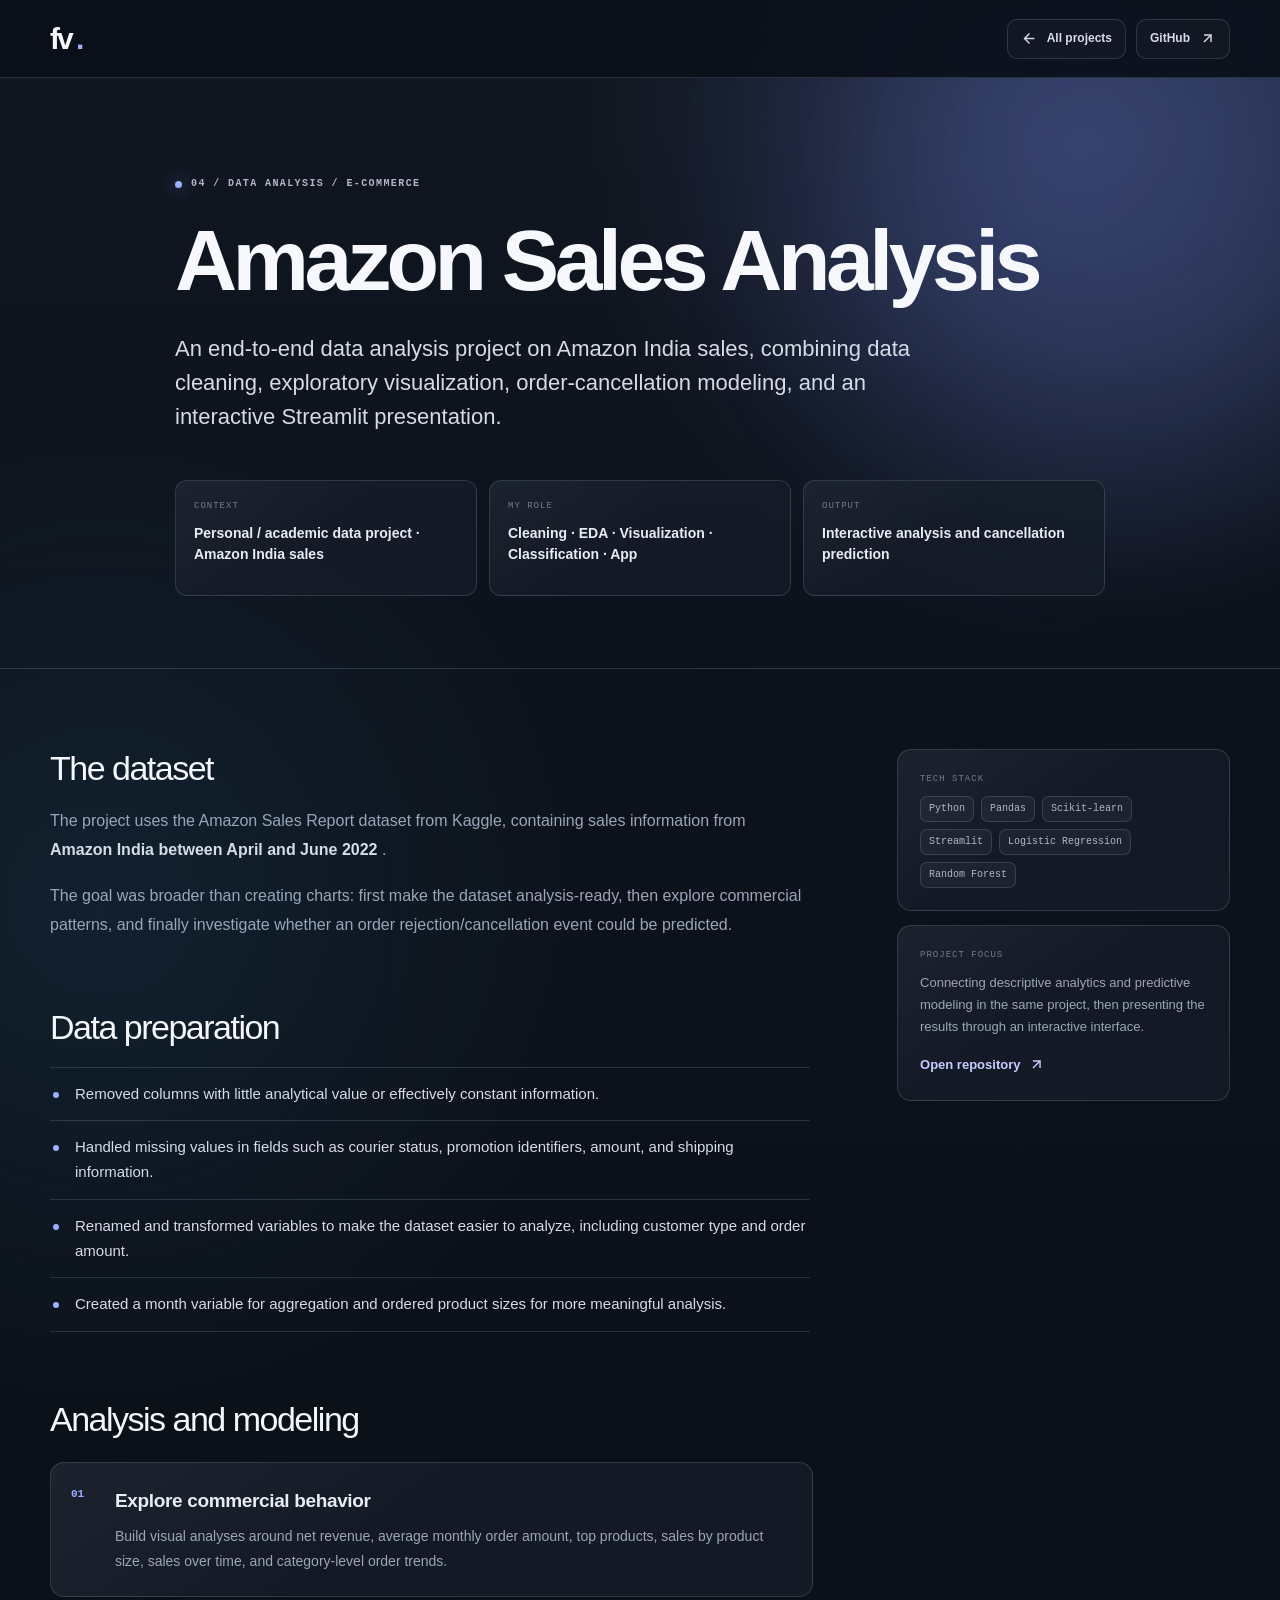
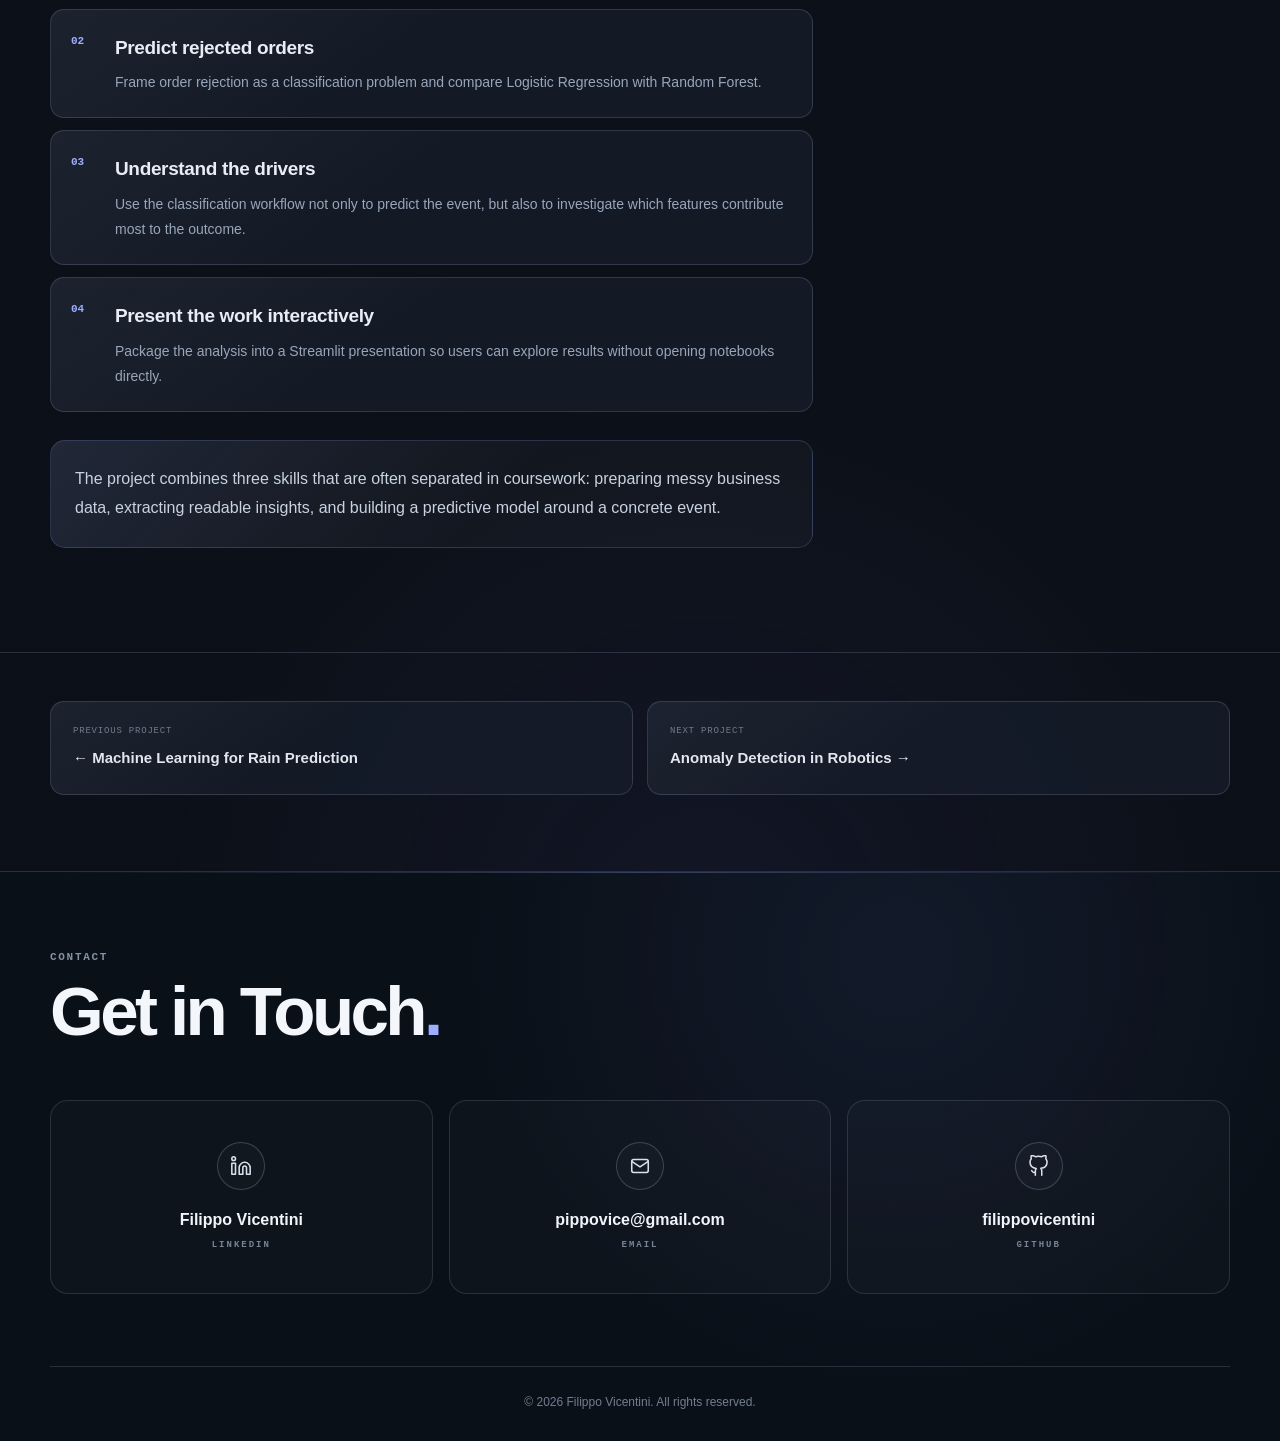
==== projects/amazon-sales.html @ 5a091a45 "Initial portfolio version" ====
<!DOCTYPE html>
<html lang="en">
 <head>
  <meta charset="utf-8"/>
  <meta content="width=device-width, initial-scale=1" name="viewport"/>
  <meta content="#0b1119" name="theme-color"/>
  <meta content="An end-to-end data analysis project on Amazon India sales, combining data cleaning, exploratory visualization, order-cancellation modeling, and an interactive Streamlit presentation." name="description"/>
  <title>
   Amazon Sales Analysis | Filippo Vicentini
  </title>
  <link href="../favicon.svg" rel="icon" type="image/svg+xml"/>
  <link href="../styles.css" rel="stylesheet"/>
 </head>
 <body>
  <a class="skip" href="#main">
   Skip to content
  </a>
  <header class="case-header wrap">
   <a aria-label="Back to portfolio" class="brand" href="../index.html">
    fv
    <span>
     .
    </span>
   </a>
   <div class="case-header-actions">
    <a aria-label="Back to all projects" class="case-back" href="../index.html#progetti">
     <svg aria-hidden="true" fill="none" height="17" stroke="currentColor" stroke-width="2" viewbox="0 0 24 24" width="17">
      <path d="M19 12H5">
      </path>
      <path d="m12 19-7-7 7-7">
      </path>
     </svg>
     <span>
      All projects
     </span>
    </a>
    <a aria-label="Open GitHub repository" class="case-external" href="https://github.com/filippovicentini/AmazonSales" rel="noreferrer" target="_blank">
     <span>
      GitHub
     </span>
     <svg aria-hidden="true" fill="none" height="17" stroke="currentColor" stroke-width="2" viewbox="0 0 24 24" width="17">
      <path d="M7 17 17 7">
      </path>
      <path d="M7 7h10v10">
      </path>
     </svg>
    </a>
   </div>
  </header>
  <main id="main">
   <section class="case-hero">
    <div class="wrap case-hero-inner">
     <span class="case-kicker">
      04 / DATA ANALYSIS / E-COMMERCE
     </span>
     <h1>
      Amazon Sales Analysis
     </h1>
     <p class="case-lead">
      An end-to-end data analysis project on Amazon India sales, combining data cleaning, exploratory visualization, order-cancellation modeling, and an interactive Streamlit presentation.
     </p>
     <div class="case-meta">
      <article>
       <span>
        Context
       </span>
       <strong>
        Personal / academic data project &middot; Amazon India sales
       </strong>
      </article>
      <article>
       <span>
        My role
       </span>
       <strong>
        Cleaning &middot; EDA &middot; Visualization &middot; Classification &middot; App
       </strong>
      </article>
      <article>
       <span>
        Output
       </span>
       <strong>
        Interactive analysis and cancellation prediction
       </strong>
      </article>
     </div>
    </div>
   </section>
   <div class="wrap case-content">
    <article class="case-main">
     <section>
      <h2>
       The dataset
      </h2>
      <p>
       The project uses the Amazon Sales Report dataset from Kaggle, containing sales information from
       <strong>
        Amazon India between April and June 2022
       </strong>.
      </p>
      <p>
       The goal was broader than creating charts: first make the dataset analysis-ready, then explore commercial patterns, and finally investigate whether an order rejection/cancellation event could be predicted.
      </p>
     </section>
     <section>
      <h2>
       Data preparation
      </h2>
      <ul class="case-list">
       <li>
        Removed columns with little analytical value or effectively constant information.
       </li>
       <li>
        Handled missing values in fields such as courier status, promotion identifiers, amount, and shipping information.
       </li>
       <li>
        Renamed and transformed variables to make the dataset easier to analyze, including customer type and order amount.
       </li>
       <li>
        Created a month variable for aggregation and ordered product sizes for more meaningful analysis.
       </li>
      </ul>
     </section>
     <section>
      <h2>
       Analysis and modeling
      </h2>
      <div class="case-numbered">
       <article class="case-step">
        <h3>
         Explore commercial behavior
        </h3>
        <p>
         Build visual analyses around net revenue, average monthly order amount, top products, sales by product size, sales over time, and category-level order trends.
        </p>
       </article>
       <article class="case-step">
        <h3>
         Predict rejected orders
        </h3>
        <p>
         Frame order rejection as a classification problem and compare Logistic Regression with Random Forest.
        </p>
       </article>
       <article class="case-step">
        <h3>
         Understand the drivers
        </h3>
        <p>
         Use the classification workflow not only to predict the event, but also to investigate which features contribute most to the outcome.
        </p>
       </article>
       <article class="case-step">
        <h3>
         Present the work interactively
        </h3>
        <p>
         Package the analysis into a Streamlit presentation so users can explore results without opening notebooks directly.
        </p>
       </article>
      </div>
      <div class="case-callout">
       <p>
        The project combines three skills that are often separated in coursework: preparing messy business data, extracting readable insights, and building a predictive model around a concrete event.
       </p>
      </div>
     </section>
    </article>
    <aside class="case-side">
     <div class="case-side-inner">
      <div class="case-side-card">
       <span class="case-side-label">
        Tech stack
       </span>
       <ul class="tags">
        <li>
         Python
        </li>
        <li>
         Pandas
        </li>
        <li>
         Scikit-learn
        </li>
        <li>
         Streamlit
        </li>
        <li>
         Logistic Regression
        </li>
        <li>
         Random Forest
        </li>
       </ul>
      </div>
      <div class="case-side-card">
       <span class="case-side-label">
        Project focus
       </span>
       <p>
        Connecting descriptive analytics and predictive modeling in the same project, then presenting the results through an interactive interface.
       </p>
       <a href="https://github.com/filippovicentini/AmazonSales" rel="noreferrer" target="_blank">
        Open repository
        <svg aria-hidden="true" fill="none" height="17" stroke="currentColor" stroke-width="2" viewbox="0 0 24 24" width="17">
         <path d="M7 17 17 7">
         </path>
         <path d="M7 7h10v10">
         </path>
        </svg>
       </a>
      </div>
     </div>
    </aside>
   </div>
   <section class="case-next">
    <div class="wrap case-next-grid">
     <a href="./rain-prediction.html">
      <span>
       PREVIOUS PROJECT
      </span>
      <strong>
       &larr; Machine Learning for Rain Prediction
      </strong>
     </a>
     <a href="./robotics-anomaly-detection.html">
      <span>
       NEXT PROJECT
      </span>
      <strong>
       Anomaly Detection in Robotics &rarr;
      </strong>
     </a>
    </div>
   </section>
   <footer id="contact" class="contact-footer">
    <div class="wrap">
     <p class="eyebrow">CONTACT</p>
     <h2 class="contact-title">Get in Touch<span>.</span></h2>

     <div class="contact-grid" aria-label="Contact links">
      <a class="contact-card" href="https://www.linkedin.com/in/filippo-vicentini-9594b5220" target="_blank" rel="noreferrer" aria-label="Open Filippo Vicentini on LinkedIn">
       <span class="contact-card-icon" aria-hidden="true">
        <svg width="22" height="22" viewBox="0 0 24 24" fill="none" stroke="currentColor" stroke-width="1.7" stroke-linecap="round" stroke-linejoin="round">
         <path d="M16 8a6 6 0 0 1 6 6v7h-4v-7a2 2 0 0 0-4 0v7h-4v-7a6 6 0 0 1 6-6z"/>
         <rect x="2" y="9" width="4" height="12"/>
         <circle cx="4" cy="4" r="2"/>
        </svg>
       </span>
       <strong>Filippo Vicentini</strong>
       <span class="contact-card-label">LINKEDIN</span>
      </a>

      <a class="contact-card" href="mailto:pippovice@gmail.com" aria-label="Send an email to pippovice@gmail.com">
       <span class="contact-card-icon" aria-hidden="true">
        <svg width="22" height="22" viewBox="0 0 24 24" fill="none" stroke="currentColor" stroke-width="1.7" stroke-linecap="round" stroke-linejoin="round">
         <rect x="3" y="5" width="18" height="14" rx="2"/>
         <path d="m3 7 9 6 9-6"/>
        </svg>
       </span>
       <strong>pippovice@gmail.com</strong>
       <span class="contact-card-label">EMAIL</span>
      </a>

      <a class="contact-card" href="https://github.com/filippovicentini" target="_blank" rel="noreferrer" aria-label="Open filippovicentini on GitHub">
       <span class="contact-card-icon" aria-hidden="true">
        <svg width="22" height="22" viewBox="0 0 24 24" fill="none" stroke="currentColor" stroke-width="1.7" stroke-linecap="round" stroke-linejoin="round">
         <path d="M15 22v-4a4.8 4.8 0 0 0-1-3.5c3.3-.4 6.8-1.6 6.8-7A5.4 5.4 0 0 0 19.4 4 5 5 0 0 0 19.3.5S18.2.1 15 1.8a13.4 13.4 0 0 0-7 0C4.8.1 3.7.5 3.7.5A5 5 0 0 0 3.6 4a5.4 5.4 0 0 0-1.4 3.7c0 5.4 3.5 6.6 6.8 7A4.8 4.8 0 0 0 8 18v4"/>
         <path d="M8 19c-3 .9-3-1.5-4-2"/>
        </svg>
       </span>
       <strong>filippovicentini</strong>
       <span class="contact-card-label">GITHUB</span>
      </a>
     </div>

     <div class="footer-bottom footer-bottom--minimal">
      <span>&copy; 2026 Filippo Vicentini. All rights reserved.</span>
     </div>
    </div>
   </footer>
  </main>
 </body>
</html>
---- styles.css ----
:root {
  --background: #0b1119;
  --background-soft: #101823;
  --surface: rgba(21, 29, 41, 0.86);
  --surface-strong: #16202c;
  --surface-hover: #1b2735;
  --foreground: #f6f8fc;
  --foreground-soft: #d4dce8;
  --muted-foreground: #99a6b9;
  --primary: #9eafff;
  --primary-bright: #c6ceff;
  --primary-ink: #0a0f18;
  --primary-soft: rgba(158, 175, 255, 0.15);
  --border: rgba(177, 193, 218, 0.18);
  --border-strong: rgba(177, 193, 218, 0.3);
  --glow: rgba(121, 145, 255, 0.19);
  --shadow: 0 24px 80px rgba(0, 0, 0, 0.27);
  --radius-sm: 10px;
  --radius-md: 18px;
  --radius-lg: 28px;
}

* {
  box-sizing: border-box;
}

html {
  scroll-behavior: smooth;
  scroll-padding-top: 120px;
  background: var(--background);
}

body {
  margin: 0;
  min-height: 100vh;
  overflow-x: hidden;
  background:
    radial-gradient(circle at 84% 5%, rgba(124, 145, 255, 0.19), transparent 31rem),
    radial-gradient(circle at 8% 30%, rgba(70, 163, 226, 0.1), transparent 31rem),
    radial-gradient(circle at 55% 83%, rgba(125, 104, 225, 0.065), transparent 34rem),
    linear-gradient(180deg, #0e141e 0%, var(--background) 44%, #0b1018 100%);
  color: var(--foreground);
  font-family: Inter, ui-sans-serif, -apple-system, BlinkMacSystemFont, "Segoe UI", sans-serif;
  font-size: 16px;
  line-height: 1.65;
  -webkit-font-smoothing: antialiased;
  text-rendering: optimizeLegibility;
}

body::before {
  position: fixed;
  inset: 0;
  z-index: -1;
  content: "";
  pointer-events: none;
  opacity: 0.27;
  background-image:
    linear-gradient(rgba(255, 255, 255, 0.024) 1px, transparent 1px),
    linear-gradient(90deg, rgba(255, 255, 255, 0.024) 1px, transparent 1px);
  background-size: 48px 48px;
  mask-image: linear-gradient(to bottom, black, transparent 72%);
}

img {
  max-width: 100%;
}

a {
  color: inherit;
  text-decoration: none;
}

a:focus-visible {
  outline: 2px solid var(--primary);
  outline-offset: 5px;
  border-radius: 4px;
}

::selection {
  background: var(--primary);
  color: var(--primary-ink);
}

.wrap {
  width: min(1180px, calc(100% - 96px));
  margin-inline: auto;
}

.header {
  position: sticky;
  top: 0;
  z-index: 30;
  display: flex;
  align-items: center;
  justify-content: space-between;
  height: 92px;
  border-bottom: 1px solid var(--border);
  background: rgba(11, 17, 25, 0.78);
  backdrop-filter: blur(18px) saturate(130%);
  -webkit-backdrop-filter: blur(18px) saturate(130%);
}

.header::before {
  position: absolute;
  inset: 0 calc((100vw - min(1180px, calc(100vw - 96px))) / -2);
  z-index: -1;
  content: "";
  background: inherit;
  border-bottom: 1px solid var(--border);
}

.brand {
  font-size: 34px;
  line-height: 1;
  letter-spacing: -3px;
  font-weight: 800;
}

.brand span,
h1 span,
footer h2 span {
  color: var(--primary);
}

nav {
  display: flex;
  gap: 34px;
  font-size: 13px;
  font-weight: 600;
  color: var(--foreground-soft);
}

nav a,
.nav-contact,
.secondary,
.project-bottom a,
.certificates a,
.footer-bottom a {
  transition:
    color 180ms ease,
    opacity 180ms ease,
    transform 180ms ease;
}

nav a:hover,
.secondary:hover,
.project-bottom a:hover,
.footer-bottom a:hover {
  color: var(--primary-bright);
}

.nav-contact {
  display: inline-flex;
  align-items: center;
  gap: 10px;
  padding: 9px 14px;
  border: 1px solid var(--border-strong);
  border-radius: 999px;
  background: rgba(255, 255, 255, 0.025);
  font-size: 13px;
  font-weight: 650;
}

.nav-contact:hover {
  border-color: rgba(145, 164, 255, 0.45);
  background: var(--primary-soft);
  color: var(--primary-bright);
}

.hero {
  position: relative;
  display: grid;
  grid-template-columns: 1.35fr 0.9fr;
  gap: 92px;
  align-items: center;
  padding-block: 94px 104px;
}

.hero::after {
  position: absolute;
  top: 8%;
  right: -13%;
  width: 460px;
  height: 460px;
  content: "";
  pointer-events: none;
  background: radial-gradient(circle, rgba(129, 151, 255, 0.16), transparent 64%);
  filter: blur(8px);
}

.eyebrow {
  display: flex;
  align-items: center;
  gap: 10px;
  margin: 0 0 27px;
  color: #aeb8ca;
  font-family: "SFMono-Regular", Consolas, "Liberation Mono", monospace;
  font-size: 11px;
  line-height: 1.4;
  letter-spacing: 1.7px;
  font-weight: 650;
}

.dot {
  display: inline-block;
  width: 7px;
  height: 7px;
  flex: 0 0 auto;
  margin: 0;
  border-radius: 50%;
  background: var(--primary);
  box-shadow: 0 0 18px rgba(145, 164, 255, 0.9);
}

h1 {
  max-width: 720px;
  margin: 0 0 34px;
  font-size: clamp(68px, 7.8vw, 112px);
  font-weight: 610;
  line-height: 0.92;
  letter-spacing: -7px;
}

.statement {
  margin: 0 0 18px;
  color: var(--foreground);
  font-size: 25px;
  font-weight: 560;
  line-height: 1.35;
  letter-spacing: -0.8px;
}

.statement span {
  color: var(--muted-foreground);
}

.intro {
  max-width: 530px;
  margin: 22px 0 32px;
  color: var(--muted-foreground);
  font-size: 16px;
}

.hero-credentials {
  display: flex;
  flex-wrap: wrap;
  align-items: center;
  gap: 10px;
  margin: -12px 0 30px;
  color: #aeb8ca;
  font-family: "SFMono-Regular", Consolas, "Liberation Mono", monospace;
  font-size: 10px;
  font-weight: 650;
  letter-spacing: 0.55px;
}

.hero-credentials i {
  width: 3px;
  height: 3px;
  flex: 0 0 auto;
  border-radius: 50%;
  background: var(--primary);
  box-shadow: 0 0 10px rgba(145, 164, 255, 0.7);
}

.actions {
  display: flex;
  flex-wrap: wrap;
  gap: 12px;
  align-items: center;
}

.primary,
.secondary {
  display: inline-flex;
  align-items: center;
  justify-content: center;
  gap: 11px;
  min-height: 46px;
  padding-inline: 18px;
  border-radius: 12px;
  font-size: 13px;
  font-weight: 650;
}

.primary {
  border: 1px solid rgba(255, 255, 255, 0.12);
  background: linear-gradient(135deg, #a8b5ff, #8398ff);
  color: var(--primary-ink);
  box-shadow:
    inset 0 1px 0 rgba(255, 255, 255, 0.4),
    0 10px 32px rgba(90, 113, 255, 0.18);
  transition:
    transform 180ms ease,
    box-shadow 180ms ease,
    filter 180ms ease;
}

.primary:hover {
  color: var(--primary-ink);
  transform: translateY(-2px);
  filter: brightness(1.05);
  box-shadow:
    inset 0 1px 0 rgba(255, 255, 255, 0.5),
    0 16px 42px rgba(90, 113, 255, 0.27);
}

.secondary {
  border: 1px solid var(--border);
  background: rgba(255, 255, 255, 0.025);
  color: var(--foreground-soft);
}

.secondary:hover {
  border-color: var(--border-strong);
  background: rgba(255, 255, 255, 0.045);
  transform: translateY(-1px);
}

.hero aside {
  position: relative;
  z-index: 1;
}

.portrait {
  position: relative;
  overflow: hidden;
  border: 1px solid var(--border-strong);
  border-radius: var(--radius-lg);
  background: #121a25;
  box-shadow:
    0 26px 82px rgba(0, 0, 0, 0.27),
    0 0 0 1px rgba(158, 175, 255, 0.035);
}

.portrait::before {
  position: absolute;
  inset: 0;
  z-index: 2;
  content: "";
  pointer-events: none;
  border-radius: inherit;
  background:
    linear-gradient(180deg, rgba(255, 255, 255, 0.07), transparent 25%),
    linear-gradient(0deg, rgba(7, 12, 19, 0.26), transparent 34%);
}

.portrait::after {
  position: absolute;
  top: -90px;
  right: -70px;
  z-index: 2;
  width: 210px;
  height: 210px;
  content: "";
  border-radius: 50%;
  pointer-events: none;
  background: rgba(145, 164, 255, 0.24);
  filter: blur(54px);
}

.portrait img {
  display: block;
  width: 100%;
  height: 470px;
  object-fit: cover;
  object-position: 50% 22%;
  filter: saturate(0.94) contrast(1.01) brightness(1.06);
  transform: scale(1.005);
}

.photo-label {
  position: absolute;
  bottom: 20px;
  left: 20px;
  z-index: 3;
  padding: 8px 11px;
  border: 1px solid rgba(255, 255, 255, 0.18);
  border-radius: 9px;
  background: rgba(7, 10, 15, 0.68);
  color: #d9e0ff;
  font-family: "SFMono-Regular", Consolas, "Liberation Mono", monospace;
  font-size: 10px;
  letter-spacing: 1.15px;
  backdrop-filter: blur(10px);
}

.caption {
  display: flex;
  align-items: center;
  justify-content: space-between;
  padding: 18px 4px 0;
}

.caption strong {
  font-size: 13px;
  font-weight: 620;
}

.caption span {
  display: flex;
  align-items: center;
  gap: 6px;
  margin-top: 4px;
  color: var(--muted-foreground);
  font-size: 12px;
}

.caption b {
  color: var(--primary);
  font-size: 30px;
  font-weight: 280;
}

.strip {
  position: relative;
  overflow: hidden;
  border-block: 1px solid var(--border);
  background: rgba(255, 255, 255, 0.012);
}

.build-marquee-inner {
  display: grid;
  grid-template-columns: auto minmax(0, 1fr);
  align-items: center;
  gap: 34px;
  min-height: 66px;
}

.build-marquee-label {
  position: relative;
  z-index: 2;
  white-space: nowrap;
  color: #748297;
  font-family: "SFMono-Regular", Consolas, "Liberation Mono", monospace;
  font-size: 10px;
  font-weight: 650;
  letter-spacing: 1.4px;
}

.build-marquee-window {
  position: relative;
  min-width: 0;
  overflow: hidden;
  mask-image: linear-gradient(90deg, transparent 0, #000 7%, #000 93%, transparent 100%);
  -webkit-mask-image: linear-gradient(90deg, transparent 0, #000 7%, #000 93%, transparent 100%);
}

.build-marquee-track {
  display: flex;
  width: max-content;
  will-change: transform;
  animation: build-marquee-scroll 44s linear infinite;
}

.build-marquee-set {
  display: flex;
  flex-shrink: 0;
  align-items: center;
  gap: 28px;
  padding-right: 28px;
  white-space: nowrap;
}

.build-marquee-set strong {
  color: #d2dae7;
  font-size: 14px;
  font-weight: 560;
  letter-spacing: -0.15px;
}

.build-marquee-sep {
  color: var(--primary);
  font-family: "SFMono-Regular", Consolas, "Liberation Mono", monospace;
  font-size: 13px;
  line-height: 1;
  opacity: 0.72;
}

@keyframes build-marquee-scroll {
  from {
    transform: translate3d(0, 0, 0);
  }

  to {
    transform: translate3d(-33.3333333333%, 0, 0);
  }
}

.section {
  padding-block: 112px;
}

.heading {
  display: flex;
  align-items: end;
  justify-content: space-between;
  gap: 35px;
  margin-bottom: 50px;
}

h2 {
  margin: 0;
  color: #f3f6fb;
  font-size: 44px;
  font-weight: 520;
  line-height: 1.12;
  letter-spacing: -2px;
}

.heading > p {
  margin: 0 0 3px;
  color: var(--muted-foreground);
  font-size: 14px;
}

.projects {
  display: grid;
  grid-template-columns: 1fr 1fr;
  gap: 18px;
}

.project {
  position: relative;
  display: flex;
  min-height: 390px;
  flex-direction: column;
  overflow: hidden;
  padding: 31px;
  border: 1px solid var(--border);
  border-radius: var(--radius-md);
  background:
    linear-gradient(145deg, rgba(255, 255, 255, 0.028), transparent 38%),
    var(--surface);
  box-shadow: inset 0 1px 0 rgba(255, 255, 255, 0.025);
  transition:
    transform 220ms ease,
    border-color 220ms ease,
    background 220ms ease,
    box-shadow 220ms ease;
}

.project::after {
  position: absolute;
  top: -70px;
  right: -90px;
  width: 210px;
  height: 210px;
  content: "";
  border-radius: 50%;
  pointer-events: none;
  background: rgba(109, 132, 255, 0);
  filter: blur(40px);
  transition: background 220ms ease;
}

.project:hover {
  border-color: rgba(145, 164, 255, 0.24);
  background:
    linear-gradient(145deg, rgba(255, 255, 255, 0.045), transparent 42%),
    rgba(17, 22, 31, 0.93);
  box-shadow: 0 20px 58px rgba(0, 0, 0, 0.2);
  transform: translateY(-4px);
}

.project:hover::after {
  background: rgba(109, 132, 255, 0.11);
}

.project-top {
  position: relative;
  z-index: 1;
  display: flex;
  align-items: center;
  justify-content: space-between;
  gap: 15px;
  margin-bottom: 31px;
  color: #7f8999;
  font-family: "SFMono-Regular", Consolas, "Liberation Mono", monospace;
  font-size: 10px;
  letter-spacing: 1.1px;
}

.project-top > span:last-child {
  color: #626d7e;
  font-size: 22px;
  letter-spacing: -1px;
}

.project h3 {
  position: relative;
  z-index: 1;
  max-width: 430px;
  margin: 0 0 16px;
  color: #f0f3f8;
  font-size: 25px;
  font-weight: 530;
  line-height: 1.22;
  letter-spacing: -0.8px;
}

.project > p {
  position: relative;
  z-index: 1;
  margin: 0 0 26px;
  color: var(--muted-foreground);
  font-size: 15px;
  line-height: 1.72;
}

.tags {
  position: relative;
  z-index: 1;
  display: flex;
  flex-wrap: wrap;
  gap: 7px;
  margin: auto 0 27px;
  padding: 0;
  list-style: none;
}

.tags li {
  padding: 4px 8px;
  border: 1px solid var(--border);
  border-radius: 7px;
  background: rgba(255, 255, 255, 0.025);
  color: #aeb8c8;
  font-family: "SFMono-Regular", Consolas, "Liberation Mono", monospace;
  font-size: 10px;
  line-height: 1.6;
}

.project-bottom {
  position: relative;
  z-index: 1;
  padding-top: 18px;
  border-top: 1px solid var(--border);
  color: #aab3c1;
  font-size: 13px;
}

.project-bottom a {
  display: flex;
  align-items: center;
  justify-content: space-between;
  font-weight: 600;
}

.featured {
  border-color: rgba(145, 164, 255, 0.25);
  background:
    radial-gradient(circle at 85% 12%, rgba(126, 148, 255, 0.18), transparent 23rem),
    linear-gradient(145deg, rgba(145, 164, 255, 0.1), rgba(255, 255, 255, 0.02) 48%, transparent),
    #0e131c;
}

.featured::before {
  position: absolute;
  inset: 0 auto 0 0;
  width: 1px;
  content: "";
  background: linear-gradient(180deg, transparent, rgba(145, 164, 255, 0.9), transparent);
}

.featured .project-top,
.featured > p {
  color: #9ba8bd;
}

.featured .project-top > span:last-child {
  color: #a8b6ff;
}

.featured .tags li {
  border-color: rgba(145, 164, 255, 0.2);
  background: rgba(145, 164, 255, 0.07);
  color: #c2cbef;
}

.experience {
  position: relative;
  overflow: hidden;
  padding: 104px 0;
  border-block: 1px solid var(--border);
  background:
    radial-gradient(circle at 12% 0%, rgba(95, 119, 241, 0.09), transparent 30rem),
    rgba(10, 13, 18, 0.78);
}

.experience::after {
  position: absolute;
  right: -220px;
  bottom: -300px;
  width: 640px;
  height: 640px;
  content: "";
  border-radius: 50%;
  background: rgba(83, 105, 213, 0.07);
  filter: blur(85px);
}

.two-column {
  position: relative;
  z-index: 1;
  display: grid;
  grid-template-columns: 1fr 1.16fr;
  gap: 104px;
}

.timeline {
  padding-left: 34px;
  border-left: 1px solid var(--border-strong);
}

.timeline article {
  position: relative;
  padding-bottom: 2px;
}

.timeline article::before {
  position: absolute;
  top: 7px;
  left: -39px;
  width: 9px;
  height: 9px;
  content: "";
  border: 2px solid #0b0e14;
  border-radius: 50%;
  background: var(--primary);
  box-shadow: 0 0 0 4px rgba(145, 164, 255, 0.1), 0 0 22px rgba(145, 164, 255, 0.35);
}

.timeline article + article {
  margin-top: 45px;
}

.date {
  margin: 0;
  color: #7e899b;
  font-family: "SFMono-Regular", Consolas, "Liberation Mono", monospace;
  font-size: 10px;
  line-height: 1.7;
  letter-spacing: 0.7px;
}

.date span {
  margin-left: 10px;
  padding: 4px 7px;
  border: 1px solid rgba(145, 164, 255, 0.17);
  border-radius: 6px;
  background: rgba(145, 164, 255, 0.08);
  color: #bac5ff;
  font-size: 9px;
}

.timeline h3,
.education h3 {
  margin: 12px 0 5px;
  color: #edf1f7;
  font-size: 22px;
  font-weight: 560;
  line-height: 1.3;
  letter-spacing: -0.6px;
}

.company {
  margin: 0 0 15px;
  color: #c0c9d8;
  font-size: 13px;
  font-weight: 600;
}

.timeline article > p:not(.company):not(.date) {
  margin: 0 0 12px;
  color: var(--muted-foreground);
  font-size: 15px;
}

.skills {
  border-bottom: 1px solid var(--border);
}

.skills article {
  display: grid;
  grid-template-columns: 52px 1fr 1.8fr;
  gap: 20px;
  align-items: start;
  padding: 27px 14px;
  border-top: 1px solid var(--border);
  transition:
    background 180ms ease,
    padding 180ms ease;
}

.skills article:hover {
  padding-inline: 20px;
  background: linear-gradient(90deg, rgba(145, 164, 255, 0.055), transparent 62%);
}

.skill-n {
  margin-top: 7px;
  color: #697587;
  font-family: "SFMono-Regular", Consolas, "Liberation Mono", monospace;
  font-size: 11px;
}

.skills h3 {
  margin: 0;
  color: #e8edf5;
  font-size: 22px;
  font-weight: 530;
  letter-spacing: -0.6px;
}

.skills p {
  margin: 0 0 7px;
  color: #cbd3df;
  font-size: 15px;
}

.skills article div > span {
  color: var(--muted-foreground);
  font-size: 13px;
}

.extra {
  margin-top: 22px;
  color: #758194;
  font-size: 13px;
}


footer {
  position: relative;
  overflow: hidden;
  padding: 84px 0 28px;
  border-top: 1px solid var(--border);
  background:
    radial-gradient(circle at 72% 20%, rgba(108, 129, 244, 0.12), transparent 28rem),
    #05070a;
  color: #fff;
}

footer::before {
  position: absolute;
  top: 0;
  left: 50%;
  width: min(1180px, calc(100% - 96px));
  height: 1px;
  content: "";
  transform: translateX(-50%);
  background: linear-gradient(90deg, transparent, rgba(145, 164, 255, 0.5), transparent);
}

footer .eyebrow {
  color: #8591a4;
}

footer h2 {
  max-width: 760px;
  font-size: clamp(45px, 5vw, 62px);
  letter-spacing: -2.6px;
}

.email {
  display: inline-flex;
  align-items: center;
  gap: 18px;
  margin: 34px 0 72px;
  padding-bottom: 8px;
  border-bottom: 1px solid #364053;
  color: #e9edf6;
  font-size: clamp(19px, 2vw, 24px);
  transition:
    color 180ms ease,
    border-color 180ms ease;
}

.email:hover {
  border-color: var(--primary);
  color: var(--primary-bright);
}

.footer-bottom {
  display: flex;
  justify-content: space-between;
  gap: 20px;
  padding-top: 24px;
  border-top: 1px solid var(--border);
  color: #727e91;
  font-size: 12px;
}

.footer-bottom > div {
  display: flex;
  gap: 24px;
}

.footer-bottom a {
  display: inline-flex;
  align-items: center;
  gap: 7px;
}

.skip {
  position: absolute;
  top: -100px;
  left: 20px;
  z-index: 50;
  padding: 10px 13px;
  border: 1px solid var(--border-strong);
  border-radius: 9px;
  background: #10151d;
  color: #fff;
}

.skip:focus {
  top: 12px;
}

@media (max-width: 950px) {
  .wrap {
    width: calc(100% - 48px);
  }

  .header::before {
    inset-inline: -24px;
  }

  .hero {
    gap: 46px;
  }

  .portrait img {
    height: 410px;
  }

  h1 {
    letter-spacing: -5px;
  }

  .two-column {
    gap: 52px;
  }


  .heading > p {
    max-width: 250px;
  }

  .skills article {
    grid-template-columns: 32px 1fr 1.4fr;
  }

  .footer-bottom {
    flex-wrap: wrap;
  }
}

@media (max-width: 720px) {
  .wrap {
    width: calc(100% - 36px);
  }

  .header {
    position: relative;
    height: auto;
    min-height: 88px;
    flex-wrap: wrap;
    gap: 12px;
    padding-block: 16px;
    background: transparent;
    backdrop-filter: none;
  }

  .header::before {
    inset-inline: -18px;
  }

  nav {
    order: 3;
    width: 100%;
    justify-content: space-between;
    gap: 15px;
    padding-top: 4px;
    font-size: 12px;
  }

  .brand {
    font-size: 30px;
  }

  .nav-contact {
    padding: 8px 12px;
  }

  .hero {
    grid-template-columns: 1fr;
    gap: 42px;
    padding-block: 58px 62px;
  }

  .hero::after {
    top: 46%;
    right: -55%;
  }

  h1 {
    font-size: clamp(58px, 18vw, 78px);
    letter-spacing: -4px;
  }

  .eyebrow {
    font-size: 10px;
    letter-spacing: 0.9px;
  }

  .statement {
    font-size: 23px;
  }

  .hero-credentials {
    gap: 8px;
    margin-top: -10px;
    margin-bottom: 27px;
    font-size: 9px;
    letter-spacing: 0.35px;
  }

  .hero aside {
    width: 100%;
    max-width: 440px;
  }

  .portrait {
    border-radius: 22px;
  }

  .portrait img {
    height: 390px;
    object-position: center 24%;
  }


  .strip i {
    display: none;
  }

  .section {
    padding-block: 78px;
  }

  .heading {
    display: block;
    margin-bottom: 32px;
  }

  .heading > p {
    max-width: none;
    margin-top: 20px;
  }

  h2 {
    font-size: 35px;
    letter-spacing: -1.5px;
  }

  .projects,
  .two-column {
    grid-template-columns: 1fr;
  }

  .projects {
    gap: 14px;
  }

  .project {
    min-height: 0;
    padding: 25px;
    border-radius: 15px;
  }

  .experience {
    padding: 72px 0;
  }

  .two-column {
    gap: 42px;
  }

  .skills article {
    grid-template-columns: 28px 1fr;
    gap: 12px;
    padding-inline: 5px;
  }

  .skills article:hover {
    padding-inline: 5px;
  }

  .skills article > div {
    grid-column: 2;
  }

  .education {
    padding-bottom: 78px;
  }

  .certificates {
    grid-template-columns: 1fr;
  }

  footer {
    padding-top: 64px;
  }

  footer::before {
    width: calc(100% - 36px);
  }

  footer h2 {
    font-size: 42px;
    letter-spacing: -2px;
  }

  .email {
    gap: 12px;
    margin-bottom: 54px;
    font-size: 18px;
  }

  .footer-bottom {
    flex-direction: column;
  }
}

@media (prefers-reduced-motion: reduce) {
  html {
    scroll-behavior: auto;
  }

  *,
  *::before,
  *::after {
    transition-duration: 0.01ms !important;
  }
}

/* Clickable project cards */
.project {
  cursor: pointer;
}

.project-card-link {
  position: absolute;
  inset: 0;
  z-index: 2;
  border-radius: inherit;
}

.project-card-link:focus-visible {
  outline: 2px solid var(--primary);
  outline-offset: 4px;
}

.project-bottom {
  z-index: 3;
  pointer-events: none;
}

.project-bottom a {
  position: relative;
  z-index: 4;
  pointer-events: auto;
}

.project:hover h3 {
  color: var(--primary-bright);
}

/* Project detail pages */
.case-header {
  position: sticky;
  top: 0;
  z-index: 30;
  display: flex;
  align-items: center;
  justify-content: space-between;
  min-height: 78px;
  border-bottom: 1px solid var(--border);
  background: rgba(7, 9, 13, 0.82);
  backdrop-filter: blur(18px) saturate(130%);
  -webkit-backdrop-filter: blur(18px) saturate(130%);
}

.case-header .brand {
  font-size: 30px;
}

.case-header-actions {
  display: flex;
  align-items: center;
  gap: 10px;
}

.case-back,
.case-external {
  display: inline-flex;
  align-items: center;
  gap: 9px;
  min-height: 40px;
  padding-inline: 13px;
  border: 1px solid var(--border);
  border-radius: 10px;
  background: rgba(255, 255, 255, 0.025);
  color: var(--foreground-soft);
  font-size: 12px;
  font-weight: 650;
  transition:
    transform 180ms ease,
    border-color 180ms ease,
    background 180ms ease,
    color 180ms ease;
}

.case-back:hover,
.case-external:hover {
  border-color: rgba(145, 164, 255, 0.32);
  background: var(--primary-soft);
  color: var(--primary-bright);
  transform: translateY(-1px);
}

.case-hero {
  position: relative;
  overflow: hidden;
  padding-block: 92px 72px;
  border-bottom: 1px solid var(--border);
}

.case-hero::after {
  position: absolute;
  top: -180px;
  right: -120px;
  width: 560px;
  height: 560px;
  content: "";
  border-radius: 50%;
  background: rgba(111, 133, 255, 0.11);
  filter: blur(90px);
  pointer-events: none;
}

.case-hero-inner {
  position: relative;
  z-index: 1;
  max-width: 930px;
}

.case-kicker {
  display: inline-flex;
  align-items: center;
  gap: 9px;
  margin-bottom: 25px;
  color: #aeb8ca;
  font-family: "SFMono-Regular", Consolas, "Liberation Mono", monospace;
  font-size: 10px;
  font-weight: 650;
  letter-spacing: 1.4px;
}

.case-kicker::before {
  width: 7px;
  height: 7px;
  content: "";
  border-radius: 50%;
  background: var(--primary);
  box-shadow: 0 0 18px rgba(145, 164, 255, 0.8);
}

.case-hero h1 {
  max-width: 980px;
  margin: 0;
  font-size: clamp(48px, 7vw, 86px);
  line-height: 0.98;
  letter-spacing: -4.5px;
  font-weight: 590;
}

.case-lead {
  max-width: 760px;
  margin: 30px 0 0;
  color: var(--foreground-soft);
  font-size: clamp(18px, 2vw, 22px);
  line-height: 1.55;
}

.case-meta {
  display: grid;
  grid-template-columns: repeat(3, minmax(0, 1fr));
  gap: 12px;
  margin-top: 46px;
}

.case-meta article {
  min-height: 116px;
  padding: 18px;
  border: 1px solid var(--border);
  border-radius: 12px;
  background: rgba(255, 255, 255, 0.02);
}

.case-meta span,
.case-side-label {
  display: block;
  margin-bottom: 9px;
  color: #717d90;
  font-family: "SFMono-Regular", Consolas, "Liberation Mono", monospace;
  font-size: 9px;
  letter-spacing: 1px;
  text-transform: uppercase;
}

.case-meta strong {
  display: block;
  color: #e7ecf5;
  font-size: 14px;
  font-weight: 580;
  line-height: 1.5;
}

.case-content {
  display: grid;
  grid-template-columns: minmax(0, 1.65fr) minmax(250px, 0.72fr);
  gap: 84px;
  padding-block: 80px 104px;
}

.case-main section + section {
  margin-top: 68px;
}

.case-main h2 {
  margin: 0 0 20px;
  font-size: 34px;
  letter-spacing: -1.5px;
}

.case-main h3 {
  margin: 32px 0 10px;
  color: #e7ecf5;
  font-size: 19px;
  font-weight: 590;
  letter-spacing: -0.35px;
}

.case-main p {
  max-width: 760px;
  margin: 0 0 17px;
  color: var(--muted-foreground);
  font-size: 16px;
  line-height: 1.8;
}

.case-main strong {
  color: var(--foreground-soft);
}

.case-list {
  max-width: 760px;
  margin: 21px 0 0;
  padding: 0;
  list-style: none;
}

.case-list li {
  position: relative;
  padding: 14px 0 14px 25px;
  border-top: 1px solid var(--border);
  color: var(--foreground-soft);
  font-size: 15px;
  line-height: 1.65;
}

.case-list li:last-child {
  border-bottom: 1px solid var(--border);
}

.case-list li::before {
  position: absolute;
  top: 24px;
  left: 3px;
  width: 6px;
  height: 6px;
  content: "";
  border-radius: 50%;
  background: var(--primary);
}

.case-numbered {
  display: grid;
  gap: 12px;
  margin-top: 24px;
  counter-reset: case-step;
}

.case-step {
  position: relative;
  padding: 22px 22px 22px 64px;
  border: 1px solid var(--border);
  border-radius: 14px;
  background: rgba(255, 255, 255, 0.02);
  counter-increment: case-step;
}

.case-step::before {
  position: absolute;
  top: 22px;
  left: 20px;
  content: "0" counter(case-step);
  color: var(--primary);
  font-family: "SFMono-Regular", Consolas, "Liberation Mono", monospace;
  font-size: 11px;
  font-weight: 700;
}

.case-step h3 {
  margin: 0 0 7px;
}

.case-step p {
  margin: 0;
  font-size: 14px;
}

.case-callout {
  margin-top: 28px;
  padding: 24px;
  border: 1px solid rgba(145, 164, 255, 0.2);
  border-radius: 15px;
  background:
    linear-gradient(135deg, rgba(145, 164, 255, 0.08), transparent 58%),
    rgba(255, 255, 255, 0.018);
}

.case-callout p {
  margin: 0;
  color: #c9d2e1;
}

.case-side {
  align-self: start;
}

.case-side-inner {
  position: sticky;
  top: 112px;
  display: grid;
  gap: 14px;
}

.case-side-card {
  padding: 22px;
  border: 1px solid var(--border);
  border-radius: 14px;
  background: var(--surface);
}

.case-side-card h3 {
  margin: 0 0 15px;
  color: #edf1f7;
  font-size: 16px;
  font-weight: 600;
}

.case-side-card .tags {
  margin: 0;
}

.case-side-card p {
  margin: 0;
  color: var(--muted-foreground);
  font-size: 13px;
  line-height: 1.7;
}

.case-side-card a {
  display: inline-flex;
  align-items: center;
  gap: 8px;
  margin-top: 16px;
  color: var(--primary-bright);
  font-size: 13px;
  font-weight: 650;
}

.case-next {
  padding-block: 48px 76px;
  border-top: 1px solid var(--border);
}

.case-next-grid {
  display: grid;
  grid-template-columns: repeat(2, minmax(0, 1fr));
  gap: 14px;
}

.case-next a {
  display: block;
  padding: 22px;
  border: 1px solid var(--border);
  border-radius: 14px;
  background: rgba(255, 255, 255, 0.018);
  transition:
    transform 180ms ease,
    border-color 180ms ease,
    background 180ms ease;
}

.case-next a:hover {
  border-color: rgba(145, 164, 255, 0.26);
  background: var(--primary-soft);
  transform: translateY(-2px);
}

.case-next span {
  display: block;
  margin-bottom: 7px;
  color: #707b8d;
  font-family: "SFMono-Regular", Consolas, "Liberation Mono", monospace;
  font-size: 9px;
  letter-spacing: 0.8px;
}

.case-next strong {
  color: #e2e7ef;
  font-size: 15px;
  font-weight: 600;
}

@media (max-width: 900px) {
  .case-content {
    grid-template-columns: 1fr;
    gap: 46px;
  }

  .case-side-inner {
    position: static;
    grid-template-columns: repeat(2, minmax(0, 1fr));
  }
}

@media (max-width: 720px) {
  .case-header {
    position: relative;
    min-height: 72px;
  }

  .case-header-actions {
    gap: 7px;
  }

  .case-back,
  .case-external {
    padding-inline: 10px;
  }

  .case-external span,
  .case-back span {
    display: none;
  }

  .case-hero {
    padding-block: 62px 52px;
  }

  .case-hero h1 {
    font-size: clamp(44px, 14vw, 64px);
    letter-spacing: -3px;
  }

  .case-lead {
    font-size: 18px;
  }

  .case-meta {
    grid-template-columns: 1fr;
    margin-top: 34px;
  }

  .case-meta article {
    min-height: 0;
  }

  .case-content {
    padding-block: 58px 72px;
  }

  .case-main section + section {
    margin-top: 50px;
  }

  .case-main h2 {
    font-size: 30px;
  }

  .case-step {
    padding-left: 56px;
  }

  .case-side-inner,
  .case-next-grid {
    grid-template-columns: 1fr;
  }
}


/* YOLO project visuals */
.case-visual-grid {
  display: grid;
  gap: 18px;
  margin-top: 28px;
}

.case-visual-grid--two {
  grid-template-columns: repeat(2, minmax(0, 1fr));
}

.case-visual-grid--stacked {
  grid-template-columns: 1fr;
}

.case-figure {
  margin: 0;
  overflow: hidden;
  border: 1px solid var(--border);
  border-radius: 18px;
  background:
    linear-gradient(180deg, rgba(255, 255, 255, 0.03), rgba(255, 255, 255, 0.015)),
    var(--surface);
  box-shadow: 0 10px 40px rgba(0, 0, 0, 0.18);
}

.case-figure img {
  display: block;
  width: 100%;
  height: auto;
  background: #fff;
}

.case-figure figcaption {
  padding: 16px 18px 18px;
  color: var(--muted-foreground);
  font-size: 14px;
  line-height: 1.7;
}

.case-figure figcaption strong {
  color: var(--foreground-soft);
}

@media (max-width: 900px) {
  .case-visual-grid--two {
    grid-template-columns: 1fr;
  }
}


/* Processing-time project metrics */
.case-metrics {
  display: grid;
  grid-template-columns: repeat(4, minmax(0, 1fr));
  gap: 12px;
  margin: 28px 0 20px;
}

.case-metric {
  min-height: 112px;
  padding: 18px;
  border: 1px solid var(--border);
  border-radius: 14px;
  background:
    linear-gradient(135deg, rgba(145, 164, 255, 0.07), transparent 62%),
    rgba(255, 255, 255, 0.02);
}

.case-metric span {
  display: block;
  margin-bottom: 13px;
  color: #717d90;
  font-family: "SFMono-Regular", Consolas, "Liberation Mono", monospace;
  font-size: 9px;
  letter-spacing: 0.9px;
  text-transform: uppercase;
}

.case-metric strong {
  display: block;
  color: var(--foreground);
  font-size: clamp(23px, 2.6vw, 32px);
  font-weight: 620;
  line-height: 1;
  letter-spacing: -1.2px;
}

.case-main .case-metric-note {
  margin-top: 8px;
  font-size: 14px;
}

@media (max-width: 900px) {
  .case-metrics {
    grid-template-columns: repeat(2, minmax(0, 1fr));
  }
}

@media (max-width: 520px) {
  .case-metrics {
    grid-template-columns: 1fr;
  }
}


/* Compact figure variant for small summary visuals */
.case-figure--compact {
  max-width: 560px;
}

@media (max-width: 720px) {
  .case-figure--compact {
    max-width: none;
  }
}


/* Homepage project hierarchy + visual previews */
.projects-heading {
  margin-bottom: 34px;
}

.projects-section-label,
.projects-secondary-header {
  display: flex;
  align-items: center;
  justify-content: space-between;
  gap: 20px;
  margin-bottom: 14px;
  color: #778295;
  font-family: "SFMono-Regular", Consolas, "Liberation Mono", monospace;
  font-size: 10px;
  font-weight: 650;
  letter-spacing: 1.2px;
}

.projects-section-label {
  padding-top: 8px;
}

.projects-section-label span:last-child {
  color: #596476;
  letter-spacing: 0.8px;
  text-transform: lowercase;
}

.projects-featured {
  display: grid;
  grid-template-columns: repeat(2, minmax(0, 1fr));
  gap: 18px;
}

.project--showcase {
  min-height: 0;
  padding: 0;
}

.project--showcase::after {
  z-index: 0;
}

.project-media {
  position: relative;
  z-index: 1;
  height: 244px;
  overflow: hidden;
  border-bottom: 1px solid var(--border);
  background: #f4f5f7;
}

.project-media img {
  display: block;
  width: 100%;
  height: 100%;
  object-fit: cover;
  object-position: center;
  filter: saturate(0.9) contrast(1.02) brightness(0.92);
  transform: scale(1.01);
  transition:
    transform 420ms cubic-bezier(0.2, 0.8, 0.2, 1),
    filter 260ms ease;
}

.project--showcase:hover .project-media img {
  filter: saturate(1) contrast(1.03) brightness(0.98);
  transform: scale(1.035);
}

.project-media-shade {
  position: absolute;
  inset: 0;
  pointer-events: none;
  background:
    linear-gradient(180deg, rgba(4, 7, 12, 0.02) 30%, rgba(4, 7, 12, 0.48) 100%),
    linear-gradient(90deg, rgba(8, 11, 17, 0.08), transparent 38%);
}

.project-signal {
  position: absolute;
  right: 14px;
  bottom: 14px;
  z-index: 1;
  max-width: calc(100% - 28px);
  padding: 7px 10px;
  border: 1px solid rgba(255, 255, 255, 0.18);
  border-radius: 8px;
  background: rgba(7, 10, 15, 0.78);
  color: #e1e6ff;
  font-family: "SFMono-Regular", Consolas, "Liberation Mono", monospace;
  font-size: 10px;
  font-weight: 650;
  letter-spacing: 0.55px;
  box-shadow: 0 6px 18px rgba(0, 0, 0, 0.22);
  backdrop-filter: blur(10px);
  -webkit-backdrop-filter: blur(10px);
}

.project-body {
  position: relative;
  display: flex;
  min-height: 356px;
  flex-direction: column;
  padding: 28px 30px 30px;
}

.project--showcase .project-top {
  margin-bottom: 23px;
}

.project-context {
  color: #7e8bb4 !important;
  font-size: 9px !important;
  letter-spacing: 0.8px !important;
}

.project--showcase h3 {
  max-width: 470px;
  margin-bottom: 14px;
  font-size: 27px;
}

.project-summary {
  position: relative;
  z-index: 1;
  margin: 0 0 24px;
  color: var(--muted-foreground);
  font-size: 14px;
  line-height: 1.72;
}

.project--showcase .tags {
  margin-top: auto;
  margin-bottom: 25px;
}

.project--showcase .project-bottom {
  margin-top: 0;
}

.projects-secondary-header {
  margin-top: 48px;
  margin-bottom: 16px;
  padding-top: 28px;
  border-top: 1px solid var(--border);
}

.projects-secondary-header > div {
  display: flex;
  align-items: baseline;
  gap: 18px;
}

.projects-secondary-header p {
  margin: 0;
  color: #687385;
  font-family: Inter, ui-sans-serif, -apple-system, BlinkMacSystemFont, "Segoe UI", sans-serif;
  font-size: 13px;
  font-weight: 400;
  letter-spacing: 0;
}

.projects-secondary {
  display: grid;
  grid-template-columns: repeat(2, minmax(0, 1fr));
  gap: 18px;
}

.project--compact {
  min-height: 300px;
  padding: 26px;
  background:
    linear-gradient(145deg, rgba(255, 255, 255, 0.022), transparent 42%),
    rgba(13, 17, 24, 0.68);
}

.project--compact .project-top {
  margin-bottom: 25px;
}

.project--compact h3 {
  margin-bottom: 12px;
  font-size: 22px;
}

.project--compact .project-summary {
  margin-bottom: 22px;
  font-size: 13px;
}

.project--compact .tags {
  margin-top: auto;
  margin-bottom: 22px;
}

@media (max-width: 980px) {
  .projects-featured,
  .projects-secondary {
    grid-template-columns: 1fr;
  }

  .project-media {
    height: 290px;
  }

  .project-body {
    min-height: 0;
  }
}

@media (max-width: 720px) {
  .projects-heading {
    margin-bottom: 28px;
  }

  .projects-section-label {
    margin-bottom: 12px;
  }

  .projects-section-label span:last-child {
    display: none;
  }

  .project-media {
    height: 210px;
  }

  .project-body {
    padding: 23px;
  }

  .project--showcase h3 {
    font-size: 24px;
  }

  .project-signal {
    right: 11px;
    bottom: 11px;
    font-size: 9px;
  }

  .projects-secondary-header {
    margin-top: 36px;
    padding-top: 22px;
  }

  .projects-secondary-header > div {
    display: block;
  }

  .projects-secondary-header p {
    margin-top: 6px;
  }

  .project--compact {
    min-height: 0;
    padding: 23px;
  }
}


/* Enhanced experience section */
.experience-grid {
  position: relative;
  z-index: 1;
  display: grid;
  grid-template-columns: minmax(280px, 0.78fr) minmax(0, 1.42fr);
  gap: 92px;
  align-items: start;
}

.experience-intro {
  position: sticky;
  top: 118px;
}

.experience-intro .intro {
  max-width: 470px;
  margin-bottom: 30px;
}

.experience-path {
  display: grid;
  gap: 12px;
  margin-top: 34px;
  padding: 20px;
  border: 1px solid var(--border);
  border-radius: 16px;
  background: rgba(255, 255, 255, 0.022);
}

.experience-path > div {
  display: grid;
  grid-template-columns: 88px 1fr auto;
  gap: 12px;
  align-items: center;
}

.experience-path span,
.experience-path small,
.role-status,
.role-focus-grid span,
.experience-project-link > span {
  font-family: "SFMono-Regular", Consolas, "Liberation Mono", monospace;
  text-transform: uppercase;
}

.experience-path span {
  color: #748197;
  font-size: 9px;
  letter-spacing: 0.6px;
}

.experience-path strong {
  color: #e4e9f2;
  font-size: 13px;
  font-weight: 600;
}

.experience-path small {
  color: #8290a4;
  font-size: 8px;
  letter-spacing: 0.5px;
}

.experience-path i {
  width: 1px;
  height: 17px;
  margin-left: 43px;
  background: linear-gradient(180deg, rgba(145, 164, 255, 0.7), rgba(145, 164, 255, 0.08));
}

.experience-note {
  max-width: 445px;
  margin: 18px 0 0;
  color: #727f92;
  font-size: 13px;
  line-height: 1.75;
}

.experience-roles {
  display: grid;
  gap: 18px;
}

.experience-role {
  position: relative;
  overflow: hidden;
  padding: 30px;
  border: 1px solid var(--border);
  border-radius: 20px;
  background:
    linear-gradient(145deg, rgba(255, 255, 255, 0.028), transparent 58%),
    rgba(12, 16, 23, 0.72);
  box-shadow: 0 18px 60px rgba(0, 0, 0, 0.14);
}

.experience-role-current {
  border-color: rgba(145, 164, 255, 0.23);
  background:
    radial-gradient(circle at 96% 0%, rgba(116, 139, 255, 0.12), transparent 24rem),
    linear-gradient(145deg, rgba(145, 164, 255, 0.055), transparent 52%),
    rgba(12, 16, 23, 0.78);
}

.experience-role-current::before {
  position: absolute;
  top: 0;
  bottom: 0;
  left: 0;
  width: 1px;
  content: "";
  background: linear-gradient(180deg, transparent, rgba(145, 164, 255, 0.92), transparent);
}

.role-topline {
  display: flex;
  align-items: center;
  justify-content: space-between;
  gap: 16px;
}

.role-topline .date {
  margin: 0;
}

.role-status {
  padding: 5px 8px;
  border: 1px solid rgba(145, 164, 255, 0.18);
  border-radius: 999px;
  background: rgba(145, 164, 255, 0.08);
  color: #bcc7ff;
  font-size: 8px;
  letter-spacing: 0.6px;
}

.role-status-muted {
  border-color: var(--border);
  background: rgba(255, 255, 255, 0.025);
  color: #788497;
}

.experience-role h3 {
  margin: 16px 0 5px;
  color: #f0f3f8;
  font-size: 28px;
  font-weight: 570;
  line-height: 1.25;
  letter-spacing: -1px;
}

.experience-role .company {
  margin-bottom: 17px;
}

.role-summary {
  max-width: 720px;
  margin: 0;
  color: var(--muted-foreground);
  font-size: 15px;
  line-height: 1.75;
}

.role-focus-grid {
  display: grid;
  grid-template-columns: repeat(2, minmax(0, 1fr));
  gap: 10px;
  margin-top: 25px;
}

.role-focus-grid > div {
  min-height: 145px;
  padding: 17px;
  border: 1px solid var(--border);
  border-radius: 13px;
  background: rgba(255, 255, 255, 0.018);
}

.role-focus-grid span {
  display: block;
  margin-bottom: 10px;
  color: #aebaff;
  font-size: 9px;
  font-weight: 650;
  letter-spacing: 0.65px;
}

.role-focus-grid p {
  margin: 0;
  color: #8d99aa;
  font-size: 13px;
  line-height: 1.65;
}

.role-focus-grid-compact > div {
  min-height: 120px;
}

.experience-project-link {
  position: relative;
  display: grid;
  grid-template-columns: 1fr auto;
  gap: 5px 16px;
  align-items: center;
  margin-top: 18px;
  padding: 16px 17px;
  border: 1px solid var(--border);
  border-radius: 13px;
  background: rgba(255, 255, 255, 0.018);
  transition:
    border-color 180ms ease,
    background 180ms ease,
    transform 180ms ease;
}

.experience-project-link:hover {
  border-color: rgba(145, 164, 255, 0.28);
  background: var(--primary-soft);
  transform: translateY(-1px);
}

.experience-project-link > span {
  grid-column: 1;
  color: #6f7c90;
  font-size: 8px;
  letter-spacing: 0.65px;
}

.experience-project-link strong {
  grid-column: 1;
  color: #dce3ed;
  font-size: 13px;
  font-weight: 600;
}

.experience-project-link svg {
  grid-column: 2;
  grid-row: 1 / span 2;
  color: var(--primary-bright);
}

@media (max-width: 950px) {
  .experience-grid {
    grid-template-columns: minmax(240px, 0.78fr) minmax(0, 1.22fr);
    gap: 44px;
  }

  .experience-path > div {
    grid-template-columns: 74px 1fr;
  }

  .experience-path small {
    grid-column: 2;
  }

  .experience-path i {
    margin-left: 36px;
  }

  .role-focus-grid {
    grid-template-columns: 1fr;
  }

  .role-focus-grid > div {
    min-height: 0;
  }
}

@media (max-width: 720px) {
  .experience-grid {
    grid-template-columns: 1fr;
    gap: 38px;
  }

  .experience-intro {
    position: static;
  }

  .experience-path {
    margin-top: 26px;
  }

  .experience-role {
    padding: 23px;
    border-radius: 16px;
  }

  .experience-role h3 {
    font-size: 25px;
  }

  .role-focus-grid {
    grid-template-columns: 1fr;
  }

  .experience-project-link {
    padding: 14px 15px;
  }
}

@media (max-width: 420px) {
  .experience-path > div {
    grid-template-columns: 1fr;
    gap: 3px;
  }

  .experience-path small {
    grid-column: 1;
  }

  .experience-path i {
    height: 14px;
    margin-left: 3px;
  }

  .role-topline {
    align-items: flex-start;
  }

  .role-status {
    flex: 0 0 auto;
  }
}

/* Skills — capability map */
.skills-heading {
  margin-bottom: 38px;
}

.skills-foundation {
  display: flex;
  flex-wrap: wrap;
  align-items: center;
  gap: 13px;
  margin-bottom: 18px;
  padding: 15px 18px;
  border: 1px solid rgba(145, 164, 255, 0.16);
  border-radius: 13px;
  background:
    linear-gradient(90deg, rgba(145, 164, 255, 0.075), transparent 74%),
    rgba(255, 255, 255, 0.018);
}

.skills-foundation > span,
.skills-secondary span {
  color: #707d91;
  font-family: "SFMono-Regular", Consolas, "Liberation Mono", monospace;
  font-size: 9px;
  font-weight: 700;
  letter-spacing: 1.1px;
}

.skills-foundation > span {
  margin-right: 8px;
}

.skills-foundation strong {
  color: #d9e0eb;
  font-size: 13px;
  font-weight: 590;
}

.skills-foundation i {
  color: rgba(145, 164, 255, 0.52);
  font-family: "SFMono-Regular", Consolas, monospace;
  font-size: 11px;
  font-style: normal;
}

.skills-grid {
  display: grid;
  grid-template-columns: repeat(2, minmax(0, 1fr));
  gap: 14px;
}

.skill-card {
  position: relative;
  min-height: 278px;
  overflow: hidden;
  padding: 25px;
  border: 1px solid var(--border);
  border-radius: 17px;
  background:
    linear-gradient(145deg, rgba(255, 255, 255, 0.026), transparent 60%),
    var(--surface);
  transition:
    transform 200ms ease,
    border-color 200ms ease,
    background 200ms ease;
}

.skill-card::after {
  position: absolute;
  right: -75px;
  bottom: -95px;
  width: 210px;
  height: 210px;
  content: "";
  border-radius: 50%;
  background: rgba(112, 132, 255, 0.06);
  filter: blur(34px);
  pointer-events: none;
}

.skill-card:hover {
  border-color: rgba(145, 164, 255, 0.28);
  background:
    linear-gradient(145deg, rgba(145, 164, 255, 0.07), transparent 62%),
    var(--surface-hover);
  transform: translateY(-3px);
}

.skill-card-featured {
  border-color: rgba(145, 164, 255, 0.18);
  background:
    linear-gradient(145deg, rgba(145, 164, 255, 0.08), transparent 58%),
    var(--surface);
}

.skill-card-wide {
  grid-column: 1 / -1;
  min-height: 226px;
}

.skill-card-top {
  display: flex;
  align-items: center;
  justify-content: space-between;
  margin-bottom: 34px;
}

.skill-card .skill-n {
  margin: 0;
  color: var(--primary);
  font-size: 10px;
  font-weight: 700;
  letter-spacing: 0.6px;
}

.skill-level {
  padding: 5px 8px;
  border: 1px solid rgba(145, 164, 255, 0.15);
  border-radius: 999px;
  background: rgba(145, 164, 255, 0.055);
  color: #8794aa;
  font-family: "SFMono-Regular", Consolas, "Liberation Mono", monospace;
  font-size: 8px;
  font-weight: 700;
  letter-spacing: 0.9px;
}

.skill-card h3 {
  margin: 0 0 12px;
  color: #edf1f7;
  font-size: 25px;
  font-weight: 570;
  letter-spacing: -0.8px;
}

.skill-card > p {
  max-width: 570px;
  margin: 0 0 24px;
  color: var(--muted-foreground);
  font-size: 14px;
  line-height: 1.72;
}

.skill-tags {
  display: flex;
  flex-wrap: wrap;
  gap: 7px;
  margin: 0;
  padding: 0;
  list-style: none;
}

.skill-tags li {
  padding: 6px 9px;
  border: 1px solid rgba(155, 170, 196, 0.13);
  border-radius: 8px;
  background: rgba(255, 255, 255, 0.025);
  color: #abb5c5;
  font-family: "SFMono-Regular", Consolas, "Liberation Mono", monospace;
  font-size: 10px;
  line-height: 1.2;
}

.skills-secondary {
  display: grid;
  grid-template-columns: repeat(2, minmax(0, 1fr));
  gap: 14px;
  margin-top: 14px;
}

.skills-secondary > div {
  padding: 17px 19px;
  border-top: 1px solid var(--border);
}

.skills-secondary p {
  margin: 7px 0 0;
  color: #8f9aac;
  font-size: 12px;
}

@media (max-width: 720px) {
  .skills-foundation {
    gap: 10px;
    padding: 14px;
  }

  .skills-foundation > span {
    width: 100%;
    margin-right: 0;
    margin-bottom: 2px;
  }

  .skills-grid,
  .skills-secondary {
    grid-template-columns: 1fr;
  }

  .skill-card,
  .skill-card-wide {
    grid-column: auto;
    min-height: 0;
    padding: 22px;
  }

  .skill-card-top {
    margin-bottom: 26px;
  }

  .skill-card h3 {
    font-size: 23px;
  }
}

/* Education & certifications refresh */
.education {
  padding-bottom: 112px;
}

.education-head {
  display: grid;
  grid-template-columns: minmax(0, 1fr) minmax(280px, 0.62fr);
  gap: 72px;
  align-items: end;
  margin-bottom: 48px;
}

.education-head h2 {
  margin: 0;
}

.education-intro {
  max-width: 500px;
  margin: 0 0 8px;
  color: var(--muted-foreground);
  font-size: 15px;
  line-height: 1.8;
}

.education-layout {
  display: grid;
  grid-template-columns: minmax(0, 1.3fr) minmax(310px, 0.7fr);
  gap: 20px;
  align-items: start;
}

.degree-list {
  display: grid;
  gap: 14px;
}

.degree-card {
  position: relative;
  padding: 28px;
  overflow: hidden;
  border: 1px solid var(--border);
  border-radius: 18px;
  background: rgba(255, 255, 255, 0.018);
  transition:
    transform 180ms ease,
    border-color 180ms ease,
    background 180ms ease;
}

.degree-card:hover {
  border-color: rgba(145, 164, 255, 0.24);
  background: rgba(255, 255, 255, 0.026);
  transform: translateY(-2px);
}

.degree-card-featured {
  background:
    linear-gradient(135deg, rgba(145, 164, 255, 0.06), transparent 48%),
    rgba(255, 255, 255, 0.018);
}

.degree-card-top {
  display: flex;
  gap: 18px;
  align-items: flex-start;
  margin-bottom: 24px;
}

.degree-index {
  flex: 0 0 auto;
  color: var(--primary);
  font-family: "SFMono-Regular", Consolas, "Liberation Mono", monospace;
  font-size: 10px;
  font-weight: 700;
}

.degree-meta {
  display: flex;
  flex-wrap: wrap;
  gap: 8px 18px;
  color: #758194;
  font-family: "SFMono-Regular", Consolas, "Liberation Mono", monospace;
  font-size: 9px;
  letter-spacing: 0.65px;
}

.degree-card h3 {
  margin: 0 0 12px;
  color: #eef2f8;
  font-size: 27px;
  font-weight: 560;
  line-height: 1.25;
  letter-spacing: -0.9px;
}

.degree-summary {
  max-width: 720px;
  margin: 0;
  color: var(--muted-foreground);
  font-size: 15px;
  line-height: 1.75;
}

.degree-details {
  display: grid;
  grid-template-columns: minmax(0, 1fr) 128px;
  gap: 24px;
  margin-top: 26px;
  padding-top: 22px;
  border-top: 1px solid var(--border);
}

.degree-label,
.certification-heading > span {
  display: block;
  margin-bottom: 8px;
  color: #6f7b8e;
  font-family: "SFMono-Regular", Consolas, "Liberation Mono", monospace;
  font-size: 9px;
  font-weight: 650;
  letter-spacing: 1px;
}

.degree-details p {
  margin: 0;
  color: #b8c1cf;
  font-size: 13px;
  line-height: 1.7;
}

.degree-project-link {
  display: inline-flex;
  align-items: center;
  gap: 7px;
  margin-top: 12px;
  color: var(--primary-bright);
  font-size: 12px;
  font-weight: 650;
  transition: gap 180ms ease, color 180ms ease;
}

.degree-project-link:hover {
  gap: 10px;
  color: #d0d7ff;
}

.degree-grade-block {
  padding-left: 20px;
  border-left: 1px solid var(--border);
}

.degree-grade-block strong {
  display: block;
  color: #eef2f8;
  font-size: 23px;
  font-weight: 600;
  line-height: 1.1;
  letter-spacing: -0.8px;
}

.degree-grade-block small {
  display: block;
  margin-top: 6px;
  color: var(--primary-bright);
  font-size: 11px;
}

.certification-panel {
  position: sticky;
  top: 112px;
  padding: 24px;
  border: 1px solid var(--border);
  border-radius: 18px;
  background:
    linear-gradient(180deg, rgba(145, 164, 255, 0.045), transparent 26%),
    var(--surface);
}

.certification-heading {
  margin-bottom: 18px;
}

.certification-heading p {
  margin: 0;
  color: var(--muted-foreground);
  font-size: 13px;
  line-height: 1.65;
}

.certificate-list {
  display: grid;
  gap: 12px;
}

.certificate-card {
  display: block;
  padding: 18px;
  border: 1px solid var(--border);
  border-radius: 13px;
  background: rgba(255, 255, 255, 0.02);
  transition:
    transform 180ms ease,
    border-color 180ms ease,
    background 180ms ease;
}

.certificate-card:hover {
  border-color: rgba(145, 164, 255, 0.28);
  background: rgba(145, 164, 255, 0.055);
  transform: translateY(-2px);
}

.certificate-card-top,
.certificate-card-bottom {
  display: flex;
  align-items: center;
  justify-content: space-between;
  gap: 12px;
  color: #707c90;
  font-family: "SFMono-Regular", Consolas, "Liberation Mono", monospace;
  font-size: 8px;
  letter-spacing: 0.6px;
}

.certificate-card h3 {
  margin: 15px 0 9px;
  color: #e8edf5;
  font-size: 16px;
  font-weight: 600;
  line-height: 1.4;
  letter-spacing: -0.25px;
}

.certificate-card p {
  margin: 0 0 18px;
  color: var(--muted-foreground);
  font-size: 12px;
  line-height: 1.65;
}

.certificate-card-bottom {
  padding-top: 13px;
  border-top: 1px solid var(--border);
}

.certificate-card-bottom svg {
  color: var(--primary-bright);
}

@media (max-width: 980px) {
  .education-head {
    grid-template-columns: 1fr;
    gap: 20px;
  }

  .education-layout {
    grid-template-columns: 1fr;
  }

  .certification-panel {
    position: static;
  }

  .certificate-list {
    grid-template-columns: repeat(2, minmax(0, 1fr));
  }
}

@media (max-width: 720px) {
  .education {
    padding-bottom: 80px;
  }

  .education-head {
    margin-bottom: 34px;
  }

  .degree-card {
    padding: 22px;
  }

  .degree-card h3 {
    font-size: 23px;
  }

  .degree-details {
    grid-template-columns: 1fr;
    gap: 18px;
  }

  .degree-grade-block {
    padding: 18px 0 0;
    border-top: 1px solid var(--border);
    border-left: 0;
  }

  .certification-panel {
    padding: 18px;
  }

  .certificate-list {
    grid-template-columns: 1fr;
  }
}

/* Contact / footer refinement */
.footer-intro {
  max-width: 720px;
  margin: 24px 0 0;
  color: var(--muted-foreground);
  font-size: 17px;
  line-height: 1.75;
}

.footer-focus {
  display: flex;
  flex-wrap: wrap;
  gap: 9px;
  margin-top: 24px;
}

.footer-focus span {
  display: inline-flex;
  align-items: center;
  min-height: 32px;
  padding: 0 12px;
  border: 1px solid var(--border);
  border-radius: 999px;
  background: rgba(255, 255, 255, 0.025);
  color: #aeb8ca;
  font-family: "SFMono-Regular", Consolas, "Liberation Mono", monospace;
  font-size: 9px;
  font-weight: 650;
  letter-spacing: 0.65px;
  text-transform: uppercase;
}

#contact .email {
  margin-top: 38px;
}

@media (max-width: 720px) {
  .footer-intro {
    font-size: 15px;
  }

  .footer-focus {
    gap: 8px;
  }

  .footer-focus span {
    min-height: 30px;
    padding-inline: 10px;
    font-size: 8px;
  }
}

/* =========================================================
   Brighter premium dark refinements
   Component-level accents for the midnight-blue theme.
   Core colors and portrait treatment are defined above.
   ========================================================= */






.nav-contact,
.secondary,
.tags li,
.footer-focus span {
  background: rgba(255, 255, 255, 0.04);
}

.nav-contact:hover,
.secondary:hover {
  background: rgba(158, 175, 255, 0.12);
}






.photo-label,
.project-signal {
  background: rgba(11, 17, 26, 0.76);
  border-color: rgba(255, 255, 255, 0.22);
}

.strip {
  background:
    linear-gradient(90deg, rgba(158, 175, 255, 0.035), rgba(255, 255, 255, 0.018), rgba(158, 175, 255, 0.035));
}

.project,
.project--compact,
.experience-role,
.skill-card,
.degree-card,
.certificate-card,
.case-meta article,
.case-step,
.case-side-card,
.case-next a,
.case-metric,
.case-figure {
  background:
    linear-gradient(145deg, rgba(255, 255, 255, 0.04), transparent 45%),
    var(--surface);
}

.project:hover,
.project--compact:hover,
.experience-role:hover,
.skill-card:hover,
.degree-card:hover,
.certificate-card:hover,
.case-next a:hover {
  border-color: rgba(158, 175, 255, 0.3);
  background:
    linear-gradient(145deg, rgba(158, 175, 255, 0.07), transparent 45%),
    var(--surface-hover);
}

.featured,
.project--showcase,
.experience-role-current,
.skill-card-featured,
.degree-card-featured {
  background:
    radial-gradient(circle at 88% 8%, rgba(132, 153, 255, 0.15), transparent 24rem),
    linear-gradient(145deg, rgba(158, 175, 255, 0.085), rgba(255, 255, 255, 0.025) 52%, transparent),
    #121b27;
}

.experience {
  background:
    radial-gradient(circle at 12% 0%, rgba(109, 136, 255, 0.14), transparent 31rem),
    radial-gradient(circle at 92% 90%, rgba(67, 153, 216, 0.06), transparent 26rem),
    rgba(14, 21, 31, 0.9);
}

.experience::after {
  background: rgba(92, 120, 235, 0.095);
}

.experience-path,
.role-focus-grid > div,
.experience-project-link,
.skills-foundation,
.certification-panel {
  background:
    linear-gradient(145deg, rgba(158, 175, 255, 0.035), transparent 55%),
    rgba(255, 255, 255, 0.03);
}

.skill-tags li,
.role-status-muted {
  background: rgba(255, 255, 255, 0.04);
}

.case-header {
  background: rgba(11, 17, 25, 0.86);
}

.case-hero {
  background:
    radial-gradient(circle at 86% 10%, rgba(124, 145, 255, 0.075), transparent 28rem),
    linear-gradient(180deg, rgba(255, 255, 255, 0.012), transparent);
}

.case-hero::after {
  background: rgba(121, 145, 255, 0.15);
}

.case-callout {
  background:
    linear-gradient(135deg, rgba(158, 175, 255, 0.115), transparent 58%),
    rgba(255, 255, 255, 0.028);
}

footer {
  background:
    radial-gradient(circle at 72% 20%, rgba(121, 145, 255, 0.17), transparent 29rem),
    radial-gradient(circle at 15% 90%, rgba(65, 147, 206, 0.055), transparent 25rem),
    #0a1018;
}

@media (max-width: 720px) {
  body {
    background:
      radial-gradient(circle at 88% 3%, rgba(124, 145, 255, 0.16), transparent 22rem),
      linear-gradient(180deg, #0e141e 0%, var(--background) 50%, #0b1018 100%);
  }
}


/* =========================================================
   Command palette — Ctrl/Cmd + K
   ========================================================= */
.command-trigger {
  position: fixed;
  right: 24px;
  bottom: 24px;
  z-index: 42;
  display: inline-flex;
  align-items: center;
  gap: 9px;
  min-height: 42px;
  padding: 0 12px;
  border: 1px solid rgba(168, 184, 255, 0.24);
  border-radius: 12px;
  background: rgba(15, 23, 34, 0.78);
  color: var(--foreground-soft);
  box-shadow: 0 12px 34px rgba(0, 0, 0, 0.28);
  backdrop-filter: blur(16px) saturate(135%);
  -webkit-backdrop-filter: blur(16px) saturate(135%);
  cursor: pointer;
  transition: transform 180ms ease, border-color 180ms ease, background 180ms ease, color 180ms ease;
}

.command-trigger:hover {
  transform: translateY(-2px);
  border-color: rgba(168, 184, 255, 0.5);
  background: rgba(24, 35, 51, 0.92);
  color: var(--primary-bright);
}

.command-trigger:focus-visible {
  outline: 2px solid var(--primary);
  outline-offset: 4px;
}

.command-trigger-icon {
  color: var(--primary-bright);
  font-family: "SFMono-Regular", Consolas, "Liberation Mono", monospace;
  font-size: 12px;
  font-weight: 700;
  letter-spacing: -0.5px;
}

.command-trigger-shortcut {
  font-family: "SFMono-Regular", Consolas, "Liberation Mono", monospace;
  font-size: 9px;
  font-weight: 650;
  letter-spacing: 0.45px;
  text-transform: uppercase;
}

.command-overlay[hidden] {
  display: none;
}

.command-overlay {
  position: fixed;
  inset: 0;
  z-index: 100;
  display: grid;
  place-items: start center;
  padding: min(16vh, 140px) 24px 40px;
  background: rgba(4, 8, 13, 0.62);
  backdrop-filter: blur(14px) saturate(115%);
  -webkit-backdrop-filter: blur(14px) saturate(115%);
  animation: command-overlay-in 150ms ease-out;
}

.command-panel {
  width: min(620px, 100%);
  overflow: hidden;
  border: 1px solid rgba(173, 188, 255, 0.22);
  border-radius: 20px;
  background:
    radial-gradient(circle at 90% 0%, rgba(130, 151, 255, 0.12), transparent 19rem),
    rgba(14, 21, 31, 0.96);
  box-shadow: 0 34px 110px rgba(0, 0, 0, 0.54);
  animation: command-panel-in 180ms cubic-bezier(.2,.8,.2,1);
}

.command-search-wrap {
  display: grid;
  grid-template-columns: auto minmax(0, 1fr) auto;
  gap: 13px;
  align-items: center;
  min-height: 66px;
  padding: 0 18px;
  border-bottom: 1px solid var(--border);
}

.command-search-icon {
  color: var(--primary-bright);
  font-family: "SFMono-Regular", Consolas, "Liberation Mono", monospace;
  font-size: 14px;
  font-weight: 700;
}

.command-search {
  width: 100%;
  padding: 0;
  border: 0;
  outline: 0;
  background: transparent;
  color: var(--foreground);
  font: inherit;
  font-size: 16px;
}

.command-search::placeholder {
  color: #718096;
}

.command-search-wrap kbd,
.command-footer kbd {
  display: inline-flex;
  align-items: center;
  justify-content: center;
  min-width: 27px;
  min-height: 23px;
  padding: 0 6px;
  border: 1px solid rgba(168, 184, 255, 0.16);
  border-bottom-color: rgba(168, 184, 255, 0.28);
  border-radius: 6px;
  background: rgba(255, 255, 255, 0.04);
  color: #8997aa;
  font-family: "SFMono-Regular", Consolas, "Liberation Mono", monospace;
  font-size: 9px;
  font-weight: 650;
  box-shadow: inset 0 -1px 0 rgba(255, 255, 255, 0.04);
}

.command-results {
  max-height: min(58vh, 530px);
  overflow-y: auto;
  padding: 10px;
  scrollbar-width: thin;
  scrollbar-color: rgba(158, 175, 255, 0.22) transparent;
}

.command-group + .command-group {
  margin-top: 8px;
  padding-top: 8px;
  border-top: 1px solid rgba(168, 184, 255, 0.08);
}

.command-group-label {
  margin: 0;
  padding: 8px 10px 6px;
  color: #6f7d90;
  font-family: "SFMono-Regular", Consolas, "Liberation Mono", monospace;
  font-size: 9px;
  font-weight: 700;
  letter-spacing: 1px;
  text-transform: uppercase;
}

.command-item {
  display: grid;
  grid-template-columns: 36px minmax(0, 1fr) auto;
  gap: 12px;
  align-items: center;
  min-height: 58px;
  padding: 8px 11px;
  border: 1px solid transparent;
  border-radius: 11px;
  color: var(--foreground-soft);
  transition: background 120ms ease, border-color 120ms ease, color 120ms ease;
}

.command-item:hover,
.command-item:focus,
.command-item.is-active {
  outline: none;
  border-color: rgba(158, 175, 255, 0.16);
  background: linear-gradient(90deg, rgba(158, 175, 255, 0.095), rgba(255, 255, 255, 0.025));
  color: var(--foreground);
}

.command-item[hidden] {
  display: none;
}

.command-item-icon {
  display: inline-flex;
  align-items: center;
  justify-content: center;
  width: 34px;
  height: 34px;
  border: 1px solid rgba(158, 175, 255, 0.14);
  border-radius: 9px;
  background: rgba(158, 175, 255, 0.055);
  color: var(--primary-bright);
  font-family: "SFMono-Regular", Consolas, "Liberation Mono", monospace;
  font-size: 9px;
  font-weight: 700;
}

.command-item-icon--action {
  color: #b8c4d7;
}

.command-item strong,
.command-item small {
  display: block;
}

.command-item strong {
  color: inherit;
  font-size: 13px;
  font-weight: 620;
}

.command-item small {
  margin-top: 2px;
  color: #778599;
  font-size: 11px;
  line-height: 1.35;
}

.command-arrow {
  color: #66758a;
  font-size: 14px;
  transition: transform 120ms ease, color 120ms ease;
}

.command-item:hover .command-arrow,
.command-item:focus .command-arrow,
.command-item.is-active .command-arrow {
  color: var(--primary-bright);
  transform: translateX(2px);
}

.command-empty {
  margin: 0;
  padding: 32px 16px;
  color: #718096;
  text-align: center;
  font-size: 13px;
}

.command-footer {
  display: flex;
  align-items: center;
  gap: 16px;
  min-height: 43px;
  padding: 0 16px;
  border-top: 1px solid var(--border);
  color: #657388;
  font-family: "SFMono-Regular", Consolas, "Liberation Mono", monospace;
  font-size: 9px;
}

.command-footer > span {
  display: inline-flex;
  align-items: center;
  gap: 5px;
}

.command-footer-brand {
  margin-left: auto;
  color: #8190a5;
  font-size: 12px;
  font-weight: 750;
}

.command-footer-brand span {
  color: var(--primary);
}

body.command-open {
  overflow: hidden;
}

@keyframes command-overlay-in {
  from { opacity: 0; }
  to { opacity: 1; }
}

@keyframes command-panel-in {
  from { opacity: 0; transform: translateY(-10px) scale(0.985); }
  to { opacity: 1; transform: translateY(0) scale(1); }
}

@media (max-width: 720px) {
  .command-trigger {
    right: 14px;
    bottom: 14px;
    width: 42px;
    height: 42px;
    padding: 0;
    justify-content: center;
    border-radius: 50%;
  }

  .command-trigger-shortcut {
    display: none;
  }

  .command-overlay {
    align-items: end;
    padding: 18px;
  }

  .command-panel {
    width: 100%;
    max-height: 82vh;
    border-radius: 18px;
  }

  .command-results {
    max-height: 62vh;
  }

  .command-footer {
    display: none;
  }
}

@media (prefers-reduced-motion: reduce) {
  .command-overlay,
  .command-panel {
    animation: none;
  }
}

/* Featured project cursor glow */
.project--showcase {
  --glow-x: 50%;
  --glow-y: 50%;
  isolation: isolate;
}

@media (hover: hover) and (pointer: fine) {
  .project--showcase > .project-card-link::before {
    position: absolute;
    inset: 0;
    z-index: 0;
    content: "";
    pointer-events: none;
    border-radius: inherit;
    opacity: 0;
    background: radial-gradient(
      430px circle at var(--glow-x) var(--glow-y),
      rgba(174, 188, 255, 0.16) 0%,
      rgba(118, 146, 255, 0.075) 30%,
      rgba(91, 132, 210, 0.025) 48%,
      transparent 68%
    );
    transition: opacity 180ms ease;
  }

  .project--showcase:hover > .project-card-link::before {
    opacity: 1;
  }
}

@media (prefers-reduced-motion: reduce) {
  .project--showcase > .project-card-link::before {
    transition: none;
  }
}


/* Subtle scroll reveal animations */
.reveal-on-scroll {
  opacity: 0;
  translate: 0 14px;
  transition:
    opacity 520ms cubic-bezier(0.22, 1, 0.36, 1),
    translate 620ms cubic-bezier(0.22, 1, 0.36, 1);
  transition-delay: var(--reveal-delay, 0ms);
  will-change: opacity, translate;
}

.reveal-on-scroll.is-revealed {
  opacity: 1;
  translate: 0 0;
}

@media (prefers-reduced-motion: reduce) {
  .reveal-on-scroll,
  .reveal-on-scroll.is-revealed {
    opacity: 1;
    translate: none;
    transition: none;
  }
}


/* =========================================================
   Minimal contact footer
   ========================================================= */
.contact-footer {
  padding: 78px 0 28px;
  border-top: 1px solid var(--border);
  background:
    radial-gradient(circle at 70% 15%, rgba(121, 145, 255, 0.08), transparent 27rem),
    #0a1018;
}

.contact-footer::before {
  opacity: 0.6;
}

.contact-footer .eyebrow {
  margin-bottom: 12px;
}

.contact-title {
  max-width: none;
  margin: 0;
  font-size: clamp(46px, 5.4vw, 72px);
  font-weight: 610;
  line-height: 1;
  letter-spacing: -3.6px;
}

.contact-grid {
  display: grid;
  grid-template-columns: repeat(3, minmax(0, 1fr));
  gap: 16px;
  margin-top: 54px;
}

.contact-card {
  position: relative;
  display: flex;
  min-width: 0;
  min-height: 194px;
  flex-direction: column;
  align-items: center;
  justify-content: center;
  padding: 28px 22px;
  overflow: hidden;
  border: 1px solid rgba(165, 178, 202, 0.18);
  border-radius: 18px;
  background: rgba(255, 255, 255, 0.018);
  text-align: center;
  transition:
    transform 180ms ease,
    border-color 180ms ease,
    background 180ms ease,
    box-shadow 180ms ease;
}

.contact-card::before {
  position: absolute;
  inset: 0;
  content: "";
  pointer-events: none;
  opacity: 0;
  background: radial-gradient(circle at 50% 20%, rgba(145, 164, 255, 0.09), transparent 48%);
  transition: opacity 180ms ease;
}

.contact-card:hover {
  border-color: rgba(157, 176, 255, 0.34);
  background: rgba(255, 255, 255, 0.028);
  box-shadow: 0 18px 50px rgba(0, 0, 0, 0.18);
  transform: translateY(-3px);
}

.contact-card:hover::before {
  opacity: 1;
}

.contact-card-icon {
  position: relative;
  z-index: 1;
  display: inline-flex;
  width: 48px;
  height: 48px;
  align-items: center;
  justify-content: center;
  margin-bottom: 18px;
  border: 1px solid rgba(165, 178, 202, 0.28);
  border-radius: 50%;
  color: #d8e0ed;
  background: rgba(255, 255, 255, 0.018);
  transition:
    border-color 180ms ease,
    color 180ms ease,
    background 180ms ease;
}

.contact-card:hover .contact-card-icon {
  border-color: rgba(157, 176, 255, 0.48);
  background: rgba(145, 164, 255, 0.08);
  color: var(--primary-bright);
}

.contact-card strong {
  position: relative;
  z-index: 1;
  max-width: 100%;
  overflow-wrap: anywhere;
  color: #f0f4fb;
  font-size: 16px;
  font-weight: 610;
  line-height: 1.45;
}

.contact-card-label {
  position: relative;
  z-index: 1;
  margin-top: 7px;
  color: #778397;
  font-family: "SFMono-Regular", Consolas, "Liberation Mono", monospace;
  font-size: 9px;
  font-weight: 650;
  letter-spacing: 2px;
}

.footer-bottom--minimal {
  justify-content: center;
  margin-top: 72px;
  padding-top: 26px;
  text-align: center;
}

@media (max-width: 900px) {
  .contact-grid {
    grid-template-columns: 1fr;
  }

  .contact-card {
    min-height: 156px;
  }
}

@media (max-width: 720px) {
  .contact-footer {
    padding-top: 62px;
  }

  .contact-title {
    font-size: clamp(44px, 13vw, 58px);
    letter-spacing: -2.8px;
  }

  .contact-grid {
    gap: 12px;
    margin-top: 38px;
  }

  .contact-card {
    min-height: 146px;
    padding: 24px 18px;
  }

  .contact-card-icon {
    width: 44px;
    height: 44px;
    margin-bottom: 14px;
  }

  .contact-card strong {
    font-size: 15px;
  }

  .footer-bottom--minimal {
    margin-top: 48px;
  }
}


/* What I build — scrolling marquee */
@media (max-width: 720px) {
  .build-marquee-inner {
    grid-template-columns: 1fr;
    gap: 5px;
    min-height: 78px;
    padding-block: 12px;
  }

  .build-marquee-label {
    padding-left: 2px;
  }

  .build-marquee-window {
    margin-inline: -6px;
  }

  .build-marquee-track {
    animation-duration: 36s;
  }

  .build-marquee-set {
    gap: 22px;
    padding-right: 22px;
  }

  .build-marquee-set strong {
    font-size: 13px;
  }
}

@media (prefers-reduced-motion: reduce) {
  .build-marquee-track {
    animation: none;
    transform: none;
  }

  .build-marquee-set[aria-hidden="true"] {
    display: none;
  }
}


/* =========================================================
   Scroll progress indicator
   ========================================================= */
.scroll-progress {
  position: fixed;
  top: 0;
  left: 0;
  z-index: 1000;
  width: 100%;
  height: 2px;
  pointer-events: none;
  background: transparent;
}

.scroll-progress-bar {
  width: 100%;
  height: 100%;
  transform: scaleX(var(--scroll-progress, 0));
  transform-origin: left center;
  background: linear-gradient(90deg, #8ea2ff 0%, #a99cff 52%, #79c6ff 100%);
  box-shadow:
    0 0 8px rgba(142, 162, 255, 0.55),
    0 0 16px rgba(121, 198, 255, 0.18);
  will-change: transform;
}

@media (max-width: 720px) {
  .scroll-progress {
    height: 2px;
  }
}


/* Navigation refinement: keep five section links comfortable on small screens */
@media (max-width: 520px) {
  .header nav {
    gap: 8px;
    font-size: 11px;
  }
}

/* =========================================================
   Project header — full-bleed sticky bar
   Keep the contents aligned with .wrap while allowing the
   header background/border to span the full viewport width.
   ========================================================= */
.case-header.wrap {
  width: 100%;
  margin-inline: 0;
  padding-inline: max(48px, calc((100vw - 1180px) / 2));
}

@media (max-width: 950px) {
  .case-header.wrap {
    padding-inline: 24px;
  }
}

@media (max-width: 720px) {
  .case-header.wrap {
    padding-inline: 18px;
  }
}
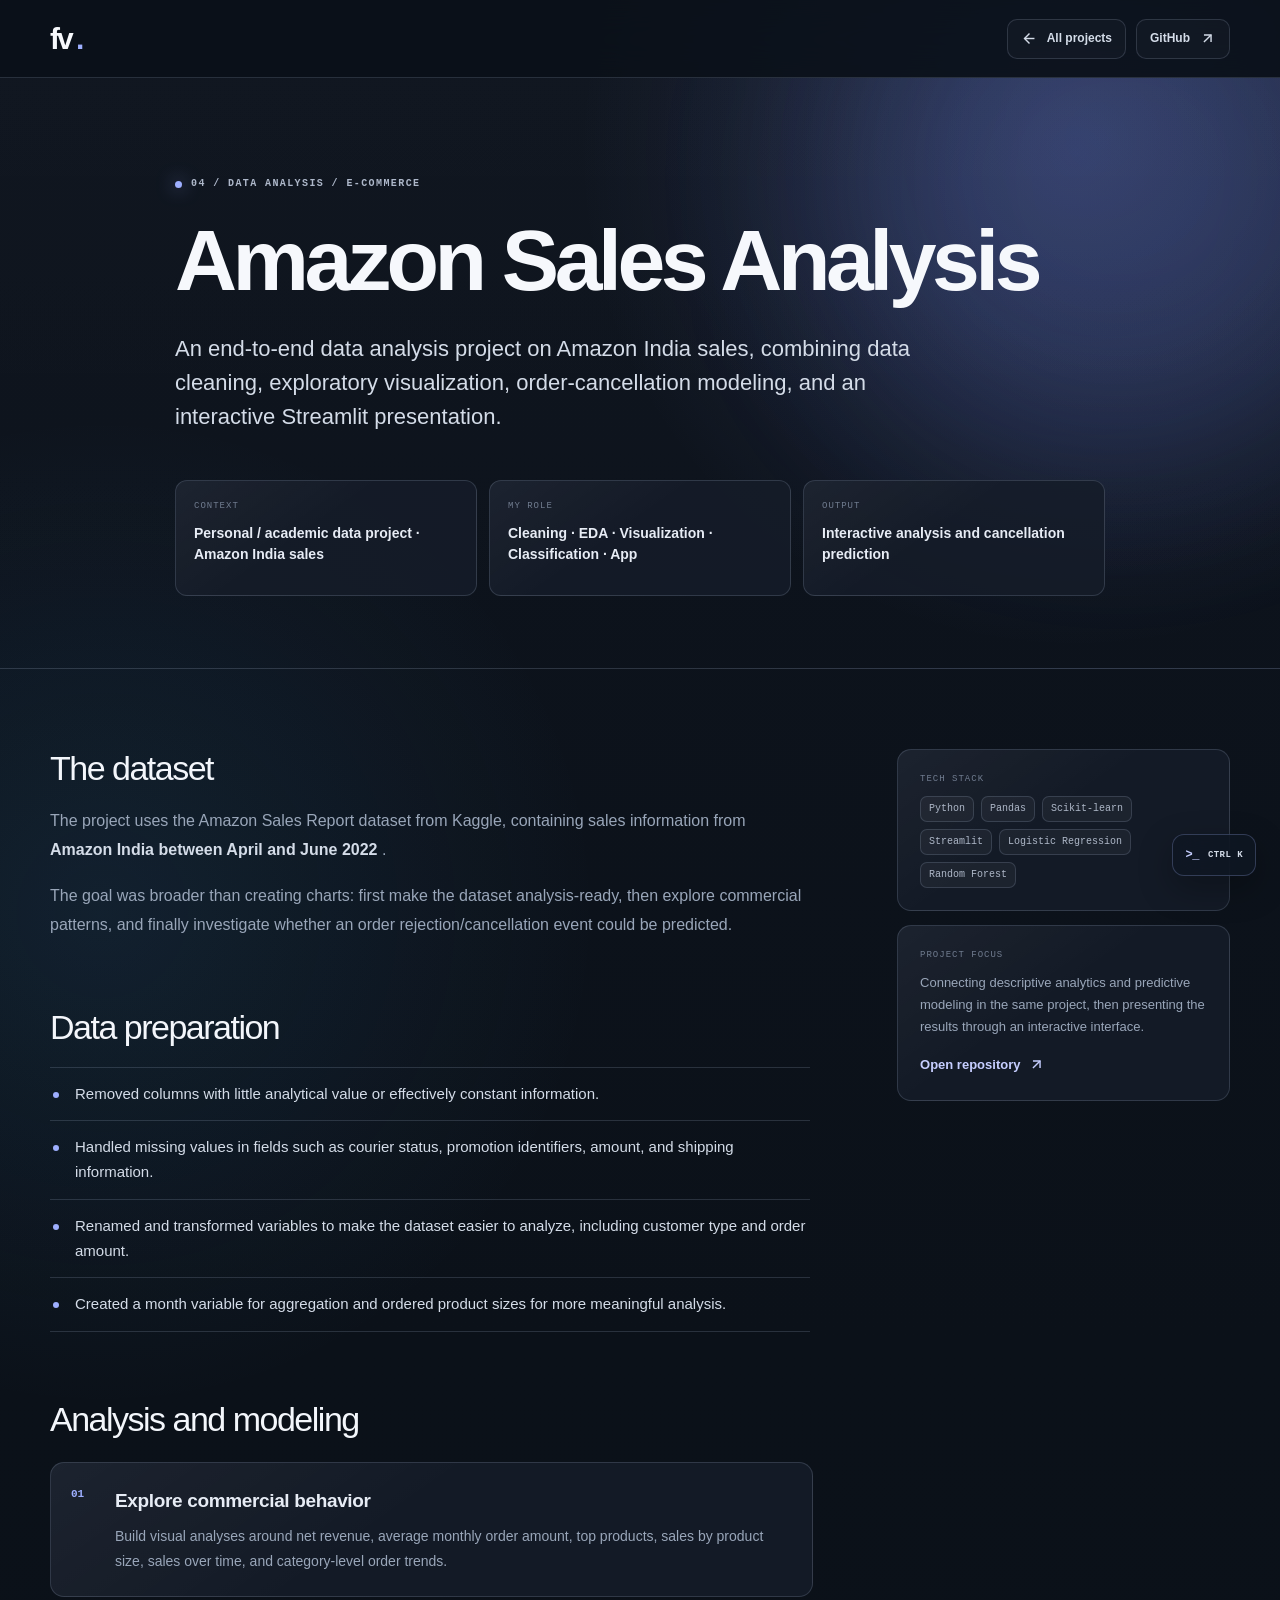
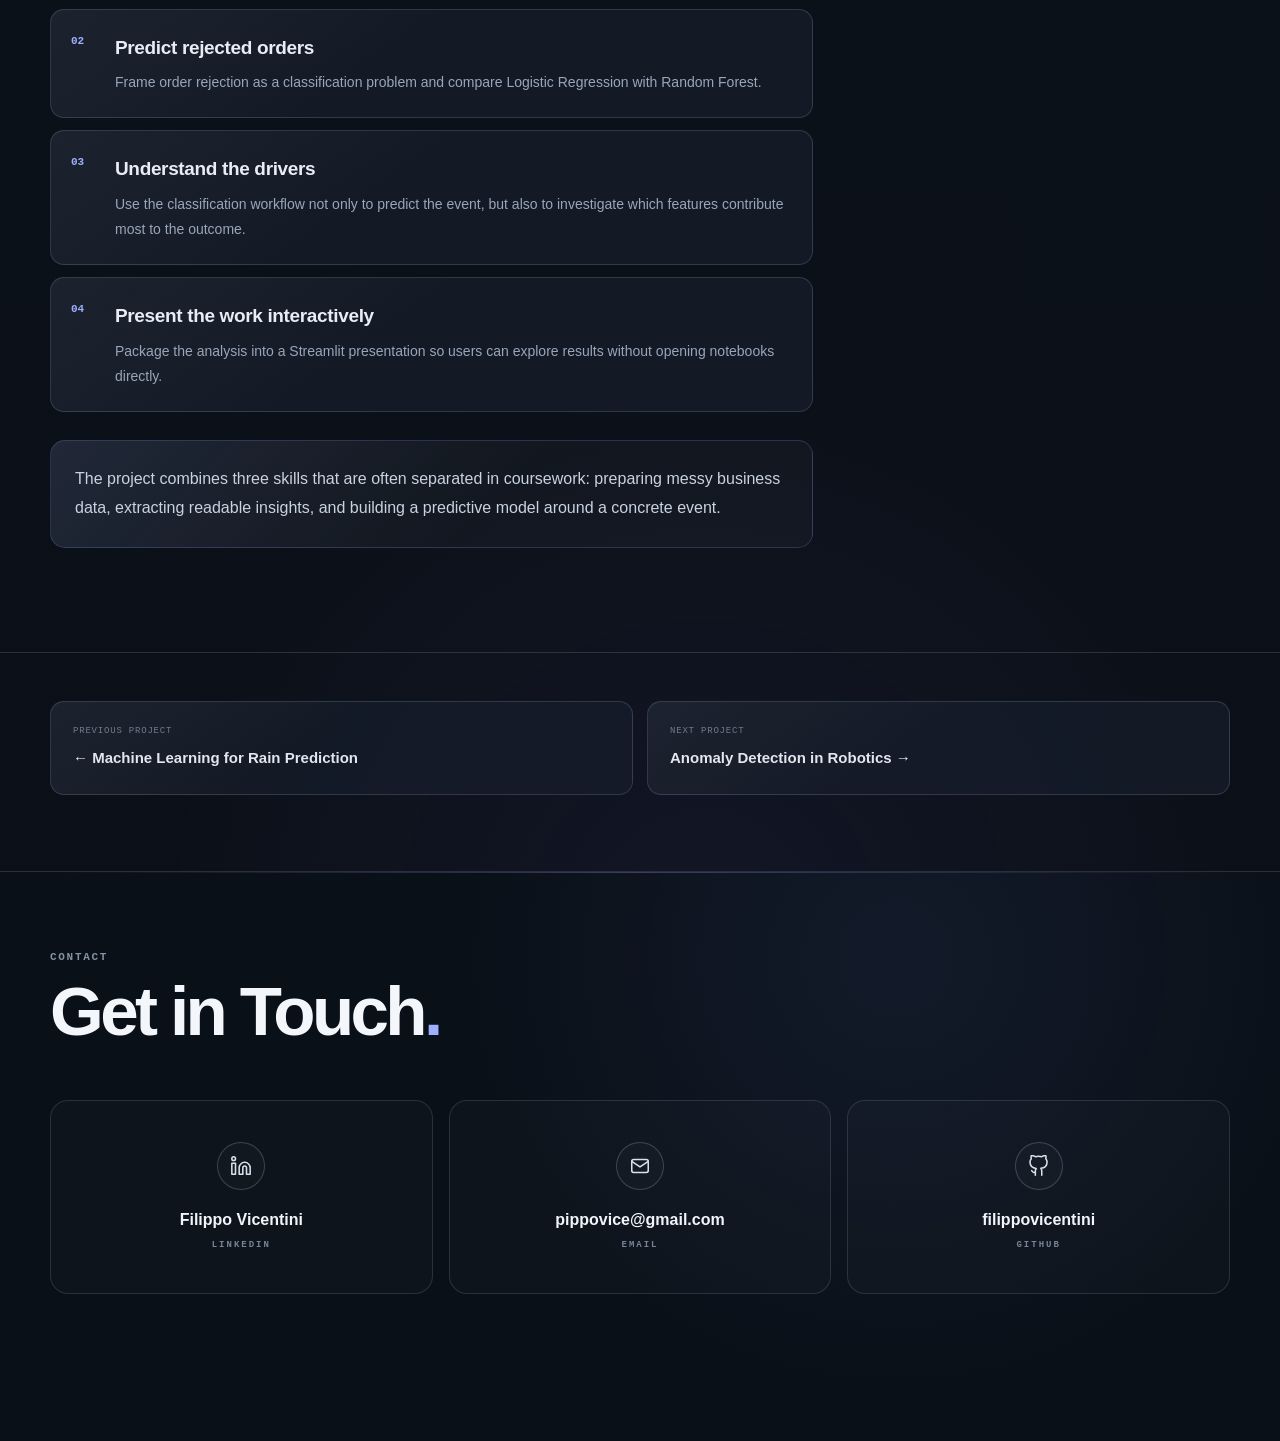
==== commit 4db23ee3: "Improve mobile navigation and project pages" ====
--- a/projects/amazon-sales.html
+++ b/projects/amazon-sales.html
@@ -281,5 +281,80 @@
     </div>
    </footer>
   </main>
+  <!-- Command palette: Ctrl/Cmd + K -->
+  <button class="command-trigger" type="button" aria-haspopup="dialog" aria-controls="command-palette" aria-label="Open command palette">
+   <span class="command-trigger-icon" aria-hidden="true">&gt;_</span>
+   <span class="command-trigger-shortcut">Ctrl K</span>
+  </button>
+
+  <div class="command-overlay" id="command-palette" role="dialog" aria-modal="true" aria-labelledby="command-title" hidden>
+   <div class="command-panel" role="document">
+    <div class="command-search-wrap">
+     <span class="command-search-icon" aria-hidden="true">&gt;_</span>
+     <input id="command-search" class="command-search" type="search" autocomplete="off" spellcheck="false" placeholder="Where do you want to go?" aria-label="Search portfolio commands">
+     <kbd>Esc</kbd>
+    </div>
+
+    <div class="command-results" id="command-results">
+     <section class="command-group" data-command-group>
+      <p class="command-group-label">Navigate</p>
+      <a class="command-item" href="../index.html#progetti" data-command-item data-keywords="projects case studies work portfolio">
+       <span class="command-item-icon" aria-hidden="true">01</span>
+       <span><strong>Projects</strong><small>Explore featured case studies</small></span>
+       <span class="command-arrow" aria-hidden="true">&rarr;</span>
+      </a>
+      <a class="command-item" href="../index.html#esperienza" data-command-item data-keywords="experience work career manni sipre">
+       <span class="command-item-icon" aria-hidden="true">02</span>
+       <span><strong>Experience</strong><small>Professional journey and current role</small></span>
+       <span class="command-arrow" aria-hidden="true">&rarr;</span>
+      </a>
+      <a class="command-item" href="../index.html#competenze" data-command-item data-keywords="skills machine learning computer vision generative ai mlops">
+       <span class="command-item-icon" aria-hidden="true">03</span>
+       <span><strong>Skills</strong><small>ML, Computer Vision, GenAI and deployment</small></span>
+       <span class="command-arrow" aria-hidden="true">&rarr;</span>
+      </a>
+      <a class="command-item" href="../index.html#education" data-command-item data-keywords="education certifications university degree coursera ibm">
+       <span class="command-item-icon" aria-hidden="true">04</span>
+       <span><strong>Education &amp; Certifications</strong><small>Academic background and credentials</small></span>
+       <span class="command-arrow" aria-hidden="true">&rarr;</span>
+      </a>
+      <a class="command-item" href="../index.html#contact" data-command-item data-keywords="contact email opportunities collaborate">
+       <span class="command-item-icon" aria-hidden="true">05</span>
+       <span><strong>Contact</strong><small>Get in touch</small></span>
+       <span class="command-arrow" aria-hidden="true">&rarr;</span>
+      </a>
+     </section>
+
+     <section class="command-group" data-command-group>
+      <p class="command-group-label">Quick actions</p>
+      <a class="command-item" href="../cv-filippo-vicentini.pdf" target="_blank" rel="noreferrer" data-command-item data-keywords="cv resume curriculum download pdf">
+       <span class="command-item-icon command-item-icon--action" aria-hidden="true">CV</span>
+       <span><strong>View CV</strong><small>Open curriculum vitae</small></span>
+       <span class="command-arrow" aria-hidden="true">↗</span>
+      </a>
+      <a class="command-item" href="https://github.com/filippovicentini" target="_blank" rel="noreferrer" data-command-item data-keywords="github code repositories">
+       <span class="command-item-icon command-item-icon--action" aria-hidden="true">GH</span>
+       <span><strong>GitHub</strong><small>Browse repositories</small></span>
+       <span class="command-arrow" aria-hidden="true">↗</span>
+      </a>
+      <a class="command-item" href="https://www.linkedin.com/in/filippo-vicentini-9594b5220" target="_blank" rel="noreferrer" data-command-item data-keywords="linkedin profile network">
+       <span class="command-item-icon command-item-icon--action" aria-hidden="true">IN</span>
+       <span><strong>LinkedIn</strong><small>Open professional profile</small></span>
+       <span class="command-arrow" aria-hidden="true">↗</span>
+      </a>
+     </section>
+
+     <p class="command-empty" id="command-empty" hidden>No matching command.</p>
+    </div>
+
+    <div class="command-footer">
+     <span><kbd>&uarr;</kbd><kbd>&darr;</kbd> navigate</span>
+     <span><kbd>Enter</kbd> open</span>
+     <span class="command-footer-brand">fv<span>.</span></span>
+    </div>
+   </div>
+  </div>
+  <script src="../script.js"></script>
+
  </body>
 </html>
--- a/styles.css
+++ b/styles.css
@@ -3706,3 +3706,43 @@
     padding-inline: 18px;
   }
 }
+
+/* =========================================================
+   Final mobile sticky navigation fix
+   Keep both the home navigation and project header sticky in
+   portrait mode. This block intentionally lives at the end of
+   the stylesheet so it overrides earlier mobile media rules.
+   ========================================================= */
+@media (max-width: 720px) {
+  /* Avoid creating a horizontal scroll container that can
+     interfere with sticky positioning in mobile Safari. */
+  html,
+  body {
+    overflow-x: clip;
+  }
+
+  .header,
+  .case-header {
+    position: -webkit-sticky;
+    position: sticky;
+    top: 0;
+    z-index: 900;
+  }
+
+  .header {
+    background: rgba(11, 17, 25, 0.92);
+    backdrop-filter: blur(18px) saturate(130%);
+    -webkit-backdrop-filter: blur(18px) saturate(130%);
+  }
+
+  .case-header {
+    background: rgba(11, 17, 25, 0.94);
+    backdrop-filter: blur(18px) saturate(130%);
+    -webkit-backdrop-filter: blur(18px) saturate(130%);
+  }
+
+  /* Keep the scroll indicator above the sticky navigation. */
+  .scroll-progress {
+    z-index: 1200;
+  }
+}
